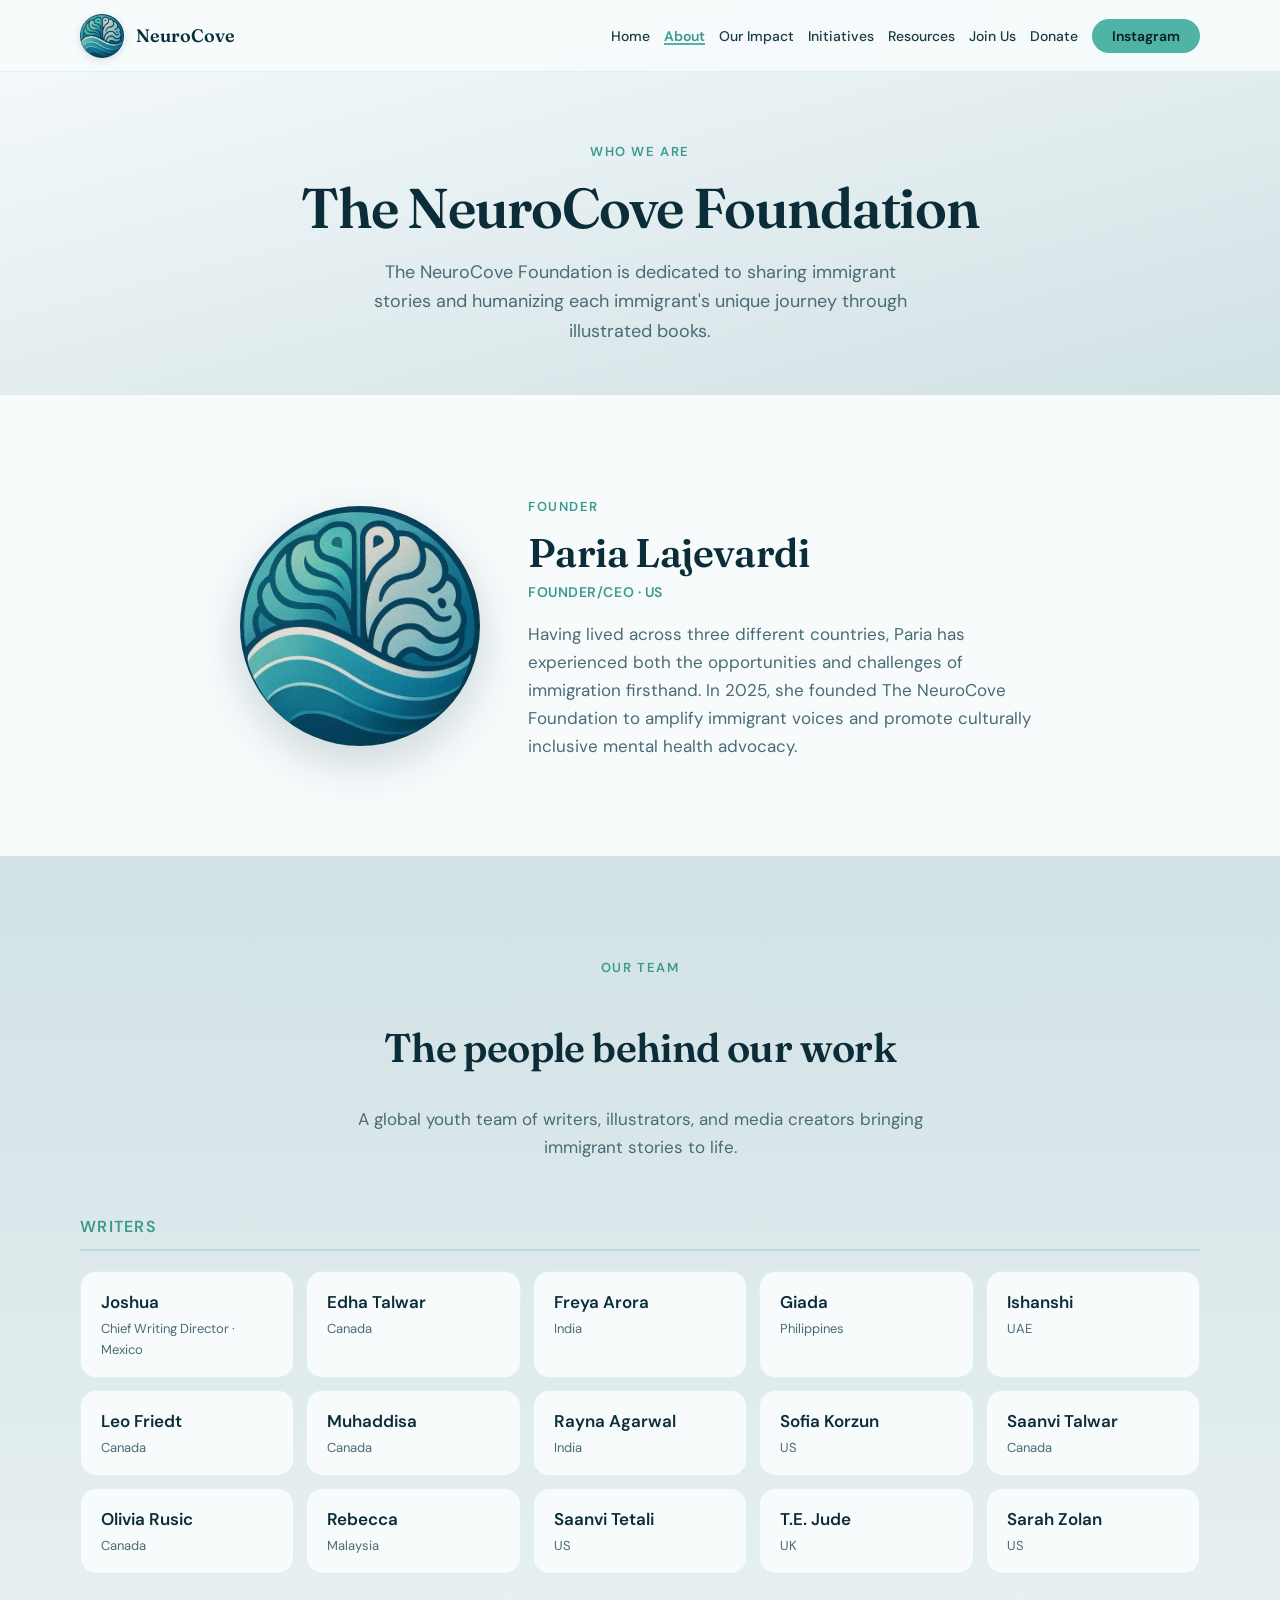
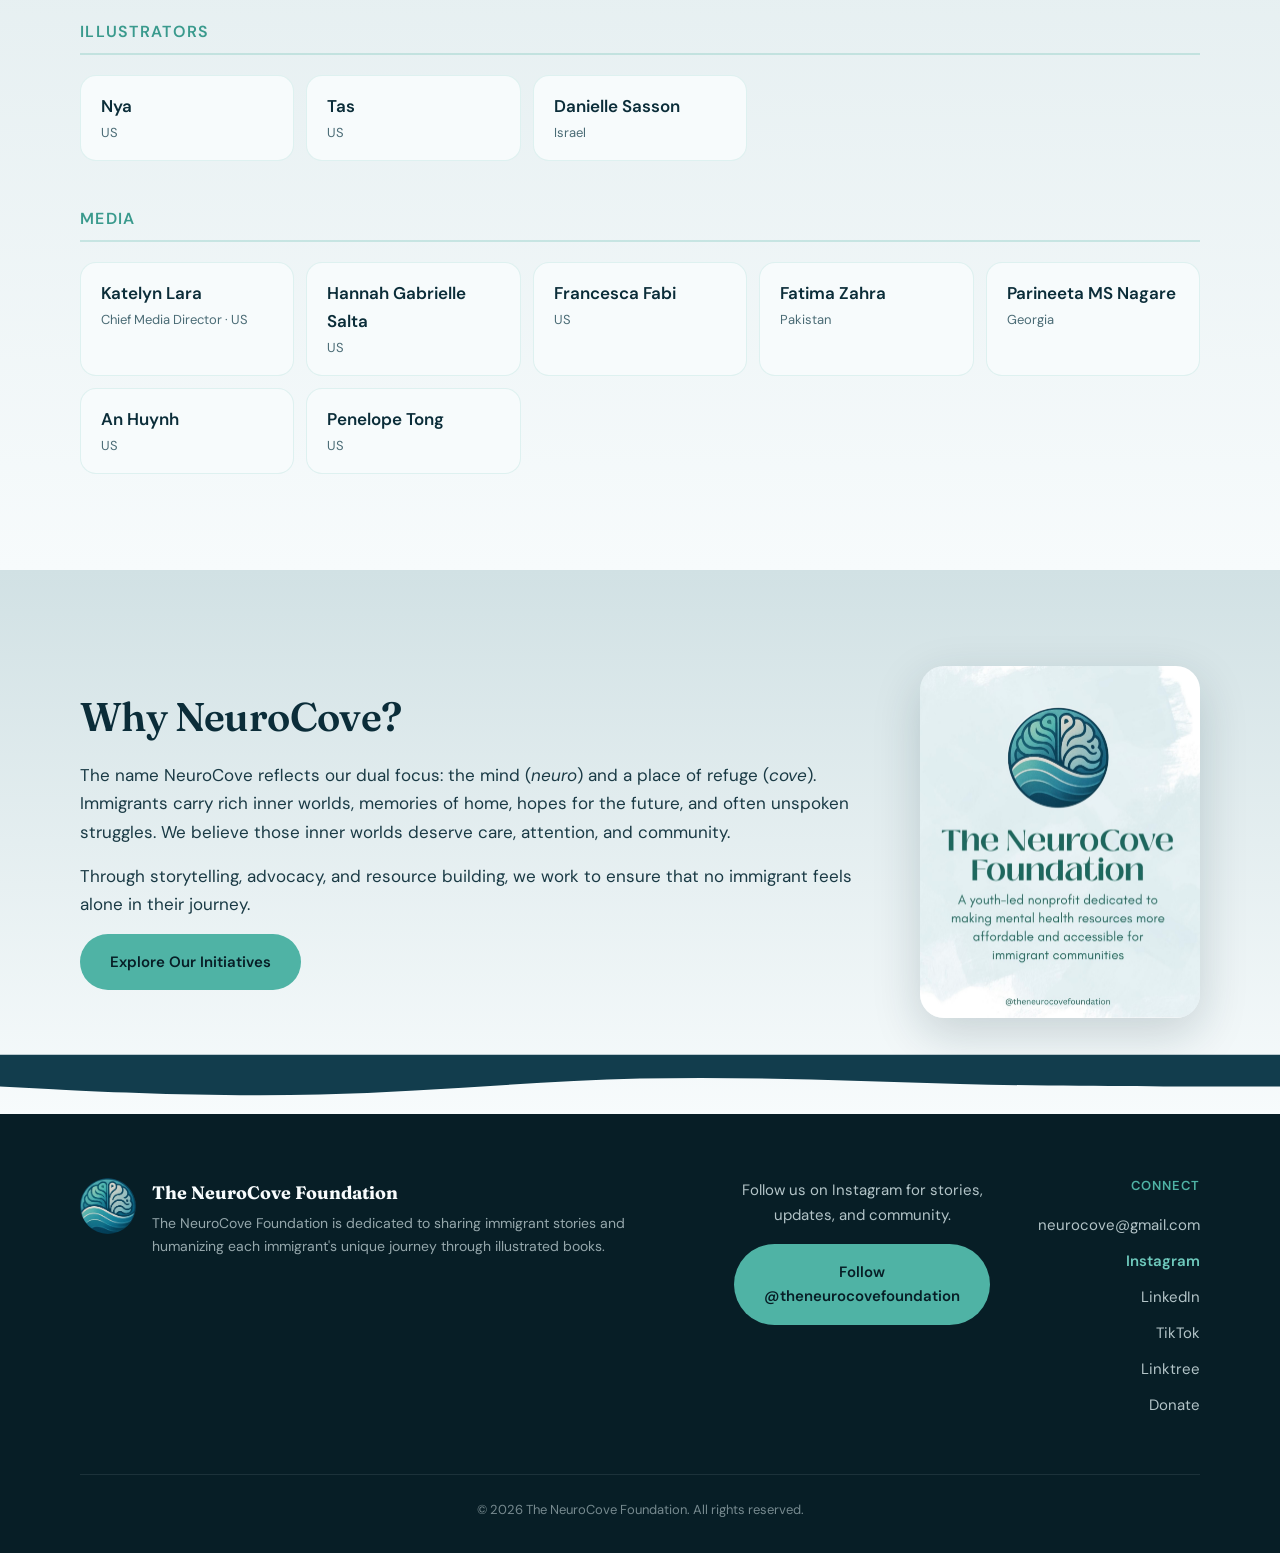
==== about.html @ bcf6eb48 "Updated Files" ====
<!DOCTYPE html>
<html lang="en">
<head>
  <meta charset="UTF-8">
  <meta name="viewport" content="width=device-width, initial-scale=1.0">
  <meta name="description" content="Meet the founder and team behind The NeuroCove Foundation, a youth-led organization amplifying immigrant voices worldwide.">
  <title>About | The NeuroCove Foundation</title>
  <link rel="icon" href="Media/logo.jpg" type="image/jpeg">
  <link rel="preconnect" href="https://fonts.googleapis.com">
  <link rel="preconnect" href="https://fonts.gstatic.com" crossorigin>
  <link href="https://fonts.googleapis.com/css2?family=DM+Sans:ital,opsz,wght@0,9..40,400;0,9..40,500;0,9..40,600;0,9..40,700;1,9..40,400&family=Fraunces:opsz,wght@9..144,500;9..144,600;9..144,700&display=swap" rel="stylesheet">
  <link rel="stylesheet" href="css/styles.css">
</head>
<body>
  <a class="skip-link" href="#main">Skip to content</a>

  <header class="site-header">
    <nav class="nav container" aria-label="Main navigation">
      <a class="nav-brand" href="index.html">
        <img src="Media/logo.jpg" alt="NeuroCove Foundation logo" width="44" height="44">
        <span>NeuroCove</span>
      </a>
      <button class="nav-toggle" type="button" aria-expanded="false" aria-controls="nav-menu" aria-label="Open menu">
        <span></span>
        <span></span>
        <span></span>
      </button>
      <ul class="nav-menu" id="nav-menu">
        <li><a href="index.html">Home</a></li>
        <li><a href="about.html" class="is-active" aria-current="page">About</a></li>
        <li><a href="impact.html">Our Impact</a></li>
        <li><a href="initiatives.html">Initiatives</a></li>
        <li><a href="resources.html">Resources</a></li>
        <li><a href="https://linktr.ee/neurocove" target="_blank" rel="noopener noreferrer">Join Us</a></li>
        <li><a href="https://hcb.hackclub.com/donations/start/neurocove" target="_blank" rel="noopener noreferrer">Donate</a></li>
        <li><a class="nav-cta" href="https://www.instagram.com/theneurocovefoundation/" target="_blank" rel="noopener noreferrer">Instagram</a></li>
      </ul>
    </nav>
  </header>

  <main id="main">
    <section class="page-hero">
      <div class="container">
        <p class="eyebrow">Who We Are</p>
        <h1>The NeuroCove Foundation</h1>
        <p class="page-hero-lead">The NeuroCove Foundation is dedicated to sharing immigrant stories and humanizing each immigrant's unique journey through illustrated books.</p>
      </div>
    </section>

    <section class="section founder-section">
      <div class="container founder-inner">
        <div class="founder-visual">
          <img src="Media/logo.jpg" alt="NeuroCove Foundation logo with a stylized brain and ocean waves" width="240" height="240">
        </div>
        <div class="founder-content">
          <p class="eyebrow">Founder</p>
          <h2>Paria Lajevardi</h2>
          <p class="founder-role">Founder/CEO &middot; US</p>
          <p>Having lived across three different countries, Paria has experienced both the opportunities and challenges of immigration firsthand. In 2025, she founded The NeuroCove Foundation to amplify immigrant voices and promote culturally inclusive mental health advocacy.</p>
        </div>
      </div>
    </section>

    <section class="section team-section">
      <div class="container">
        <div class="section-header">
          <p class="eyebrow">Our Team</p>
          <h2>The people behind our work</h2>
          <p class="section-sub">A global youth team of writers, illustrators, and media creators bringing immigrant stories to life.</p>
        </div>

        <div class="team-group">
          <h3 class="team-group-title">Writers</h3>
          <ul class="team-grid">
            <li class="team-member"><span class="team-name">Joshua</span><span class="team-location">Chief Writing Director &middot; Mexico</span></li>
            <li class="team-member"><span class="team-name">Edha Talwar</span><span class="team-location">Canada</span></li>
            <li class="team-member"><span class="team-name">Freya Arora</span><span class="team-location">India</span></li>
            <li class="team-member"><span class="team-name">Giada</span><span class="team-location">Philippines</span></li>
            <li class="team-member"><span class="team-name">Ishanshi</span><span class="team-location">UAE</span></li>
            <li class="team-member"><span class="team-name">Leo Friedt</span><span class="team-location">Canada</span></li>
            <li class="team-member"><span class="team-name">Muhaddisa</span><span class="team-location">Canada</span></li>
            <li class="team-member"><span class="team-name">Rayna Agarwal</span><span class="team-location">India</span></li>
            <li class="team-member"><span class="team-name">Sofia Korzun</span><span class="team-location">US</span></li>
            <li class="team-member"><span class="team-name">Saanvi Talwar</span><span class="team-location">Canada</span></li>
            <li class="team-member"><span class="team-name">Olivia Rusic</span><span class="team-location">Canada</span></li>
            <li class="team-member"><span class="team-name">Rebecca</span><span class="team-location">Malaysia</span></li>
            <li class="team-member"><span class="team-name">Saanvi Tetali</span><span class="team-location">US</span></li>
            <li class="team-member"><span class="team-name">T.E. Jude</span><span class="team-location">UK</span></li>
            <li class="team-member"><span class="team-name">Sarah Zolan</span><span class="team-location">US</span></li>
          </ul>
        </div>

        <div class="team-group">
          <h3 class="team-group-title">Illustrators</h3>
          <ul class="team-grid">
            <li class="team-member"><span class="team-name">Nya</span><span class="team-location">US</span></li>
            <li class="team-member"><span class="team-name">Tas</span><span class="team-location">US</span></li>
            <li class="team-member"><span class="team-name">Danielle Sasson</span><span class="team-location">Israel</span></li>
          </ul>
        </div>

        <div class="team-group">
          <h3 class="team-group-title">Media</h3>
          <ul class="team-grid">
            <li class="team-member"><span class="team-name">Katelyn Lara</span><span class="team-location">Chief Media Director &middot; US</span></li>
            <li class="team-member"><span class="team-name">Hannah Gabrielle Salta</span><span class="team-location">US</span></li>
            <li class="team-member"><span class="team-name">Francesca Fabi</span><span class="team-location">US</span></li>
            <li class="team-member"><span class="team-name">Fatima Zahra</span><span class="team-location">Pakistan</span></li>
            <li class="team-member"><span class="team-name">Parineeta MS Nagare</span><span class="team-location">Georgia</span></li>
            <li class="team-member"><span class="team-name">An Huynh</span><span class="team-location">US</span></li>
            <li class="team-member"><span class="team-name">Penelope Tong</span><span class="team-location">US</span></li>
          </ul>
        </div>
      </div>
    </section>

    <section class="section about-extra">
      <div class="container about-extra-inner">
        <div class="about-extra-text">
          <h2>Why NeuroCove?</h2>
          <p>
            The name NeuroCove reflects our dual focus: the mind (<em>neuro</em>) and a place of refuge (<em>cove</em>). Immigrants carry rich inner worlds, memories of home, hopes for the future, and often unspoken struggles. We believe those inner worlds deserve care, attention, and community.
          </p>
          <p>
            Through storytelling, advocacy, and resource building, we work to ensure that no immigrant feels alone in their journey.
          </p>
          <a class="btn btn-primary" href="initiatives.html">Explore Our Initiatives</a>
        </div>
        <div class="about-extra-visual">
          <img src="Media/IMG_4200.jpg" alt="NeuroCove Foundation team at a community event, August 2025" width="320" height="320" loading="lazy">
        </div>
      </div>
    </section>
  </main>

  <footer class="site-footer">
    <div class="footer-waves" aria-hidden="true">
      <svg viewBox="0 0 1440 120" preserveAspectRatio="none">
        <path fill="var(--navy-light)" d="M0,64L60,69.3C120,75,240,85,360,80C480,75,600,53,720,48C840,43,960,53,1080,58.7C1200,64,1320,64,1380,64L1440,64L1440,0L1380,0C1320,0,1200,0,1080,0C960,0,840,0,720,0C600,0,480,0,360,0C240,0,120,0,60,0L0,0Z"></path>
      </svg>
    </div>
    <div class="container footer-content">
      <div class="footer-brand">
        <img src="Media/logo.jpg" alt="NeuroCove Foundation logo" width="56" height="56">
        <div>
          <strong>The NeuroCove Foundation</strong>
          <p>The NeuroCove Foundation is dedicated to sharing immigrant stories and humanizing each immigrant's unique journey through illustrated books.</p>
        </div>
      </div>
      <div class="footer-instagram">
        <p>Follow us on Instagram for stories, updates, and community.</p>
        <a class="btn btn-instagram" href="https://www.instagram.com/theneurocovefoundation/" target="_blank" rel="noopener noreferrer">Follow @theneurocovefoundation</a>
      </div>
      <div class="footer-links">
        <h4>Connect</h4>
        <ul>
          <li><a href="mailto:neurocove@gmail.com">neurocove@gmail.com</a></li>
          <li><a class="footer-link-instagram" href="https://www.instagram.com/theneurocovefoundation/" target="_blank" rel="noopener noreferrer">Instagram</a></li>
          <li><a href="https://www.linkedin.com/company/the-neurocove-foundation/" target="_blank" rel="noopener noreferrer">LinkedIn</a></li>
          <li><a href="https://www.tiktok.com/@theneurocovefoundation?_r=1&_t=ZP-97dBEdnZQJ4" target="_blank" rel="noopener noreferrer">TikTok</a></li>
          <li><a href="https://linktr.ee/neurocove" target="_blank" rel="noopener noreferrer">Linktree</a></li>
          <li><a href="https://hcb.hackclub.com/donations/start/neurocove" target="_blank" rel="noopener noreferrer">Donate</a></li>
        </ul>
      </div>
    </div>
    <div class="footer-bottom container">
      <p>&copy; <span id="year"></span> The NeuroCove Foundation. All rights reserved.</p>
    </div>
  </footer>

  <script src="js/main.js"></script>
</body>
</html>
---- css/styles.css ----
/* NeuroCove Foundation — brand colors from logo */
:root {
  --navy: #0b2d39;
  --navy-light: #123d4d;
  --navy-dark: #071e26;
  --teal: #4fb3a5;
  --teal-light: #6ec9bc;
  --teal-dark: #3a9a8d;
  --blue: #2a7a9b;
  --blue-light: #3d96b8;
  --cream: #d1e1e4;
  --cream-dark: #b8cdd2;
  --white: #f7fbfc;
  --text: #1a3a45;
  --text-muted: #4a6b75;
  --shadow: 0 8px 32px rgba(11, 45, 57, 0.12);
  --shadow-lg: 0 16px 48px rgba(11, 45, 57, 0.18);
  --radius: 16px;
  --radius-lg: 24px;
  --font-body: "DM Sans", system-ui, sans-serif;
  --font-display: "Fraunces", Georgia, serif;
  --header-height: 72px;
}

*,
*::before,
*::after {
  box-sizing: border-box;
}

html {
  scroll-behavior: smooth;
}

body {
  display: flex;
  flex-direction: column;
  min-height: 100vh;
  margin: 0;
  font-family: var(--font-body);
  font-size: 1.0625rem;
  line-height: 1.65;
  color: var(--text);
  background: var(--white);
  -webkit-font-smoothing: antialiased;
}

main {
  flex: 1;
}

img {
  max-width: 100%;
  height: auto;
  display: block;
}

a {
  color: var(--teal-dark);
  text-decoration-thickness: 1px;
  text-underline-offset: 3px;
}

a:hover {
  color: var(--teal);
}

h1, h2, h3, h4 {
  font-family: var(--font-display);
  font-weight: 600;
  line-height: 1.2;
  color: var(--navy);
}

h1 {
  font-size: clamp(2.25rem, 5vw, 3.5rem);
  letter-spacing: -0.02em;
}

h2 {
  font-size: clamp(1.75rem, 3.5vw, 2.5rem);
  letter-spacing: -0.015em;
}

h3 {
  font-size: 1.25rem;
}

p {
  margin: 0 0 1rem;
}

ul {
  margin: 0;
  padding: 0;
  list-style: none;
}

.container {
  width: min(1120px, calc(100% - 2.5rem));
  margin-inline: auto;
}

.skip-link {
  position: absolute;
  top: -100%;
  left: 1rem;
  z-index: 200;
  padding: 0.75rem 1.25rem;
  background: var(--teal);
  color: var(--navy-dark);
  font-weight: 600;
  border-radius: 0 0 var(--radius) var(--radius);
  text-decoration: none;
}

.skip-link:focus {
  top: 0;
}

.eyebrow {
  display: inline-block;
  margin: 0 0 0.75rem;
  font-size: 0.8125rem;
  font-weight: 600;
  letter-spacing: 0.12em;
  text-transform: uppercase;
  color: var(--teal-dark);
}

/* Header */
.site-header {
  position: fixed;
  top: 0;
  left: 0;
  right: 0;
  z-index: 100;
  height: var(--header-height);
  background: rgba(247, 251, 252, 0.92);
  backdrop-filter: blur(12px);
  border-bottom: 1px solid rgba(79, 179, 165, 0.15);
}

.site-header .nav {
  position: relative;
}

.nav {
  display: flex;
  align-items: center;
  justify-content: space-between;
  height: 100%;
}

.nav-brand {
  display: flex;
  align-items: center;
  gap: 0.75rem;
  text-decoration: none;
  color: var(--navy);
  font-family: var(--font-display);
  font-weight: 600;
  font-size: 1.125rem;
}

.nav-brand img {
  border-radius: 50%;
  box-shadow: 0 2px 8px rgba(11, 45, 57, 0.15);
}

.nav-menu {
  display: flex;
  align-items: center;
  gap: 0.875rem;
}

.nav-menu a {
  text-decoration: none;
  font-size: 0.875rem;
  font-weight: 500;
  color: var(--text);
  white-space: nowrap;
  transition: color 0.2s;
}

.nav-menu a:hover {
  color: var(--teal-dark);
}

.nav-menu a.is-active:not(.nav-cta) {
  color: var(--teal-dark);
  font-weight: 600;
  box-shadow: inset 0 -2px 0 var(--teal);
}

.nav-cta {
  padding: 0.5rem 1.25rem !important;
  background: var(--teal);
  color: var(--navy-dark) !important;
  border-radius: 999px;
  font-weight: 600 !important;
  transition: background 0.2s, transform 0.2s !important;
}

.nav-cta:hover {
  background: var(--teal-light);
  transform: translateY(-1px);
}

.nav-toggle {
  display: none;
  flex-direction: column;
  justify-content: center;
  gap: 5px;
  width: 40px;
  height: 40px;
  padding: 0;
  border: none;
  background: transparent;
  cursor: pointer;
}

.nav-toggle span {
  display: block;
  width: 22px;
  height: 2px;
  margin-inline: auto;
  background: var(--navy);
  border-radius: 2px;
  transition: transform 0.25s, opacity 0.25s;
}

.nav-toggle[aria-expanded="true"] span:nth-child(1) {
  transform: translateY(7px) rotate(45deg);
}

.nav-toggle[aria-expanded="true"] span:nth-child(2) {
  opacity: 0;
}

.nav-toggle[aria-expanded="true"] span:nth-child(3) {
  transform: translateY(-7px) rotate(-45deg);
}

/* Buttons */
.btn {
  display: inline-flex;
  align-items: center;
  justify-content: center;
  padding: 0.875rem 1.75rem;
  font-family: var(--font-body);
  font-size: 0.9375rem;
  font-weight: 600;
  text-decoration: none;
  border-radius: 999px;
  border: 2px solid transparent;
  cursor: pointer;
  transition: background 0.2s, color 0.2s, border-color 0.2s, transform 0.2s;
}

.btn:hover {
  transform: translateY(-2px);
}

.btn-primary {
  background: var(--teal);
  color: var(--navy-dark);
}

.btn-primary:hover {
  background: var(--teal-light);
  color: var(--navy-dark);
}

.btn-secondary {
  background: transparent;
  color: var(--navy);
  border-color: var(--cream-dark);
}

.btn-secondary:hover {
  border-color: var(--teal);
  color: var(--teal-dark);
}

.btn-instagram {
  background: var(--teal);
  color: var(--navy-dark);
}

.btn-instagram:hover {
  background: var(--teal-light);
  color: var(--navy-dark);
}

.btn-lg {
  padding: 1rem 2rem;
  font-size: 1rem;
}

/* Hero */
.hero {
  position: relative;
  min-height: clamp(560px, 88vh, 820px);
  padding-top: calc(var(--header-height) + 2.5rem);
  padding-bottom: 4rem;
  background: linear-gradient(165deg, var(--white) 0%, var(--cream) 55%, rgba(79, 179, 165, 0.2) 100%);
  overflow: hidden;
}

.hero-bg {
  position: absolute;
  inset: 0;
  pointer-events: none;
}

.hero-waves {
  position: absolute;
  bottom: 0;
  left: 0;
  width: 100%;
  height: 35%;
  opacity: 0.45;
}

.hero-content {
  position: relative;
  display: grid;
  grid-template-columns: 1fr 1fr;
  gap: 3rem;
  align-items: center;
  min-height: calc(88vh - var(--header-height) - 4rem);
}

.hero-lead {
  font-size: 1.125rem;
  color: var(--text-muted);
  max-width: 34rem;
}

.hero-actions {
  display: flex;
  flex-wrap: wrap;
  gap: 1rem;
  margin-top: 2rem;
}

.hero-logo {
  display: flex;
  justify-content: center;
  align-items: center;
}

.hero-logo img {
  width: min(320px, 80%);
  aspect-ratio: 1;
  object-fit: cover;
  object-position: center;
  border-radius: 50%;
  box-shadow:
    0 0 0 6px rgba(255, 255, 255, 0.85),
    var(--shadow-lg);
  animation: float 6s ease-in-out infinite;
}

@keyframes float {
  0%, 100% { transform: translateY(0); }
  50% { transform: translateY(-12px); }
}

/* Sections */
.section {
  padding: 6rem 0;
}

.section--home {
  padding: 4.5rem 0;
}

.section--home .section-header {
  margin-bottom: 2.5rem;
}

.section-header {
  text-align: center;
  max-width: 640px;
  margin: 0 auto 3.5rem;
}

.section-header-light .eyebrow,
.section-header-light h2,
.section-header-light .section-sub {
  color: var(--cream);
}

.section-header-light h2 {
  color: var(--white);
}

.section-sub {
  color: var(--text-muted);
  font-size: 1.0625rem;
}

/* About */
.about {
  background: var(--white);
}

.about-grid {
  display: grid;
  grid-template-columns: repeat(3, 1fr);
  gap: 1.5rem;
}

.about-card {
  padding: 2rem;
  background: var(--white);
  border: 1px solid rgba(79, 179, 165, 0.2);
  border-radius: var(--radius-lg);
}

.about-icon {
  width: 48px;
  height: 48px;
  margin-bottom: 1.25rem;
  color: var(--teal);
}

.about-icon svg {
  width: 100%;
  height: 100%;
}

.about-card h3 {
  margin: 0 0 0.75rem;
}

.about-card p {
  margin: 0;
  color: var(--text-muted);
  font-size: 0.975rem;
}

/* Mission */
.mission {
  background: linear-gradient(180deg, var(--cream) 0%, var(--white) 100%);
}

.mission-inner {
  display: grid;
  grid-template-columns: auto 1fr;
  gap: 4rem;
  align-items: center;
}

.mission-ring {
  width: min(280px, 70vw);
  aspect-ratio: 1;
  border-radius: 50%;
  padding: 12px;
  background: linear-gradient(135deg, var(--teal), var(--blue));
  box-shadow: var(--shadow-lg);
}

.mission-ring img {
  width: 100%;
  height: 100%;
  object-fit: cover;
  border-radius: 50%;
}

.mission-text h2 {
  margin: 0 0 1.25rem;
}

.mission-list {
  margin-top: 1.5rem;
}

.mission-list li {
  position: relative;
  padding-left: 1.75rem;
  margin-bottom: 0.75rem;
  color: var(--text-muted);
}

.mission-list li::before {
  content: "";
  position: absolute;
  left: 0;
  top: 0.55em;
  width: 8px;
  height: 8px;
  border-radius: 50%;
  background: var(--teal);
}

/* Get Involved — see page content styles below */

/* Stories */
.stories {
  background: var(--white);
}

.stories-inner {
  display: grid;
  grid-template-columns: 1fr 1fr;
  gap: 4rem;
  align-items: center;
}

.stories-text h2 {
  margin: 0 0 1rem;
}

.stories-text p {
  color: var(--text-muted);
  margin-bottom: 2rem;
}

.stories-preview {
  display: flex;
  flex-direction: column;
  gap: 1.5rem;
}

.story-card {
  padding: 2rem;
  background: linear-gradient(135deg, var(--cream) 0%, rgba(79, 179, 165, 0.15) 100%);
  border-radius: var(--radius-lg);
  border-left: 4px solid var(--teal);
}

.story-card-offset {
  margin-left: 2rem;
}

.story-quote {
  font-family: var(--font-display);
  font-size: 3rem;
  line-height: 1;
  color: var(--teal);
  opacity: 0.5;
  margin-bottom: 0.5rem;
}

.story-card p {
  margin: 0;
  font-size: 1.0625rem;
  font-style: italic;
  color: var(--navy);
}

/* Footer */
.site-footer {
  position: relative;
  background: var(--navy-dark);
  color: var(--cream);
  padding-top: 4rem;
}

.footer-waves {
  position: absolute;
  top: 0;
  left: 0;
  width: 100%;
  height: 60px;
  transform: translateY(-99%);
}

.footer-waves svg {
  width: 100%;
  height: 100%;
  display: block;
}

.footer-content {
  display: flex;
  justify-content: space-between;
  gap: 3rem;
  padding-bottom: 3rem;
  border-bottom: 1px solid rgba(209, 225, 228, 0.1);
}

.footer-brand {
  display: flex;
  gap: 1rem;
  align-items: flex-start;
}

.footer-brand img {
  border-radius: 50%;
  flex-shrink: 0;
}

.footer-brand strong {
  display: block;
  font-family: var(--font-display);
  font-size: 1.125rem;
  color: var(--white);
  margin-bottom: 0.25rem;
}

.footer-brand p {
  margin: 0;
  font-size: 0.875rem;
  opacity: 0.7;
}

.footer-instagram {
  flex: 1;
  max-width: 360px;
  text-align: center;
}

.footer-instagram p {
  margin: 0 0 1rem;
  font-size: 0.9375rem;
  opacity: 0.85;
}

.footer-links {
  text-align: right;
}

.footer-links h4 {
  margin: 0 0 1rem;
  font-family: var(--font-body);
  font-size: 0.8125rem;
  font-weight: 600;
  letter-spacing: 0.08em;
  text-transform: uppercase;
  color: var(--teal);
}

.footer-links a {
  color: var(--cream);
  text-decoration: none;
  font-size: 0.9375rem;
  opacity: 0.85;
  transition: opacity 0.2s, color 0.2s;
}

.footer-links a:hover {
  opacity: 1;
  color: var(--teal-light);
}

.footer-links li {
  margin-bottom: 0.5rem;
}

.footer-link-instagram {
  font-weight: 600;
  color: var(--teal-light) !important;
  opacity: 1 !important;
}

.instagram-promo {
  background: linear-gradient(160deg, var(--navy) 0%, var(--navy-light) 60%, var(--blue) 100%);
  color: var(--cream);
}

.instagram-promo--home {
  padding-block: 3.5rem;
}

.instagram-promo--home .instagram-promo-inner {
  gap: 2.5rem;
}

.instagram-promo--home h2 {
  font-size: clamp(1.5rem, 3vw, 2rem);
}

.instagram-promo--home p {
  max-width: 36rem;
}

.instagram-promo-inner {
  display: flex;
  align-items: center;
  justify-content: space-between;
  gap: 2rem;
}

.instagram-promo-content {
  flex: 1;
  min-width: 0;
}

.instagram-preview {
  display: grid;
  grid-template-columns: repeat(6, 72px);
  gap: 0.5rem;
  margin-top: 1.25rem;
}

.instagram-preview img {
  width: 72px;
  height: 72px;
  border-radius: calc(var(--radius) * 0.75);
  object-fit: cover;
  object-position: center;
  border: 2px solid rgba(255, 255, 255, 0.2);
}

.instagram-promo .eyebrow {
  color: var(--teal-light);
}

.instagram-promo h2 {
  color: var(--white);
  margin: 0 0 0.75rem;
}

.instagram-promo p {
  margin: 0;
  max-width: 480px;
  opacity: 0.9;
}

.cove-stories {
  background: var(--white);
}

.cove-stories-inner {
  text-align: center;
  max-width: 1100px;
  margin-inline: auto;
}

.cove-stories-inner h2 {
  margin: 0 0 0.75rem;
}

.cove-stories-lead {
  margin: 0 0 1rem;
  font-size: 1.125rem;
  color: var(--text-muted);
}

.cove-stories-caption {
  margin: 0 0 3rem;
  max-width: 42rem;
  margin-inline: auto;
  color: var(--text-muted);
  line-height: 1.6;
}

.cove-stories-collage {
  position: relative;
  display: grid;
  grid-template-columns: repeat(12, 1fr);
  gap: 1.5rem 2rem;
  text-align: left;
  margin-bottom: 2.5rem;
  padding: 1rem 0 2rem;
}

.collage-wave-bg {
  position: absolute;
  inset: 0;
  overflow: hidden;
  pointer-events: none;
  z-index: 0;
}

.collage-wave-bg svg {
  width: 100%;
  height: 100%;
}

.collage-piece {
  position: relative;
  z-index: 1;
  max-width: 26rem;
}

.collage-piece--top-right {
  grid-column: 7 / 13;
  grid-row: 1;
  justify-self: end;
  transform: rotate(0.6deg);
}

.collage-piece--top-left {
  grid-column: 1 / 7;
  grid-row: 2;
  justify-self: start;
  margin-top: -1.5rem;
  transform: rotate(-0.8deg);
}

.collage-piece--center-right {
  grid-column: 6 / 13;
  grid-row: 3;
  justify-self: end;
  margin-top: -0.5rem;
  transform: rotate(0.4deg);
}

.collage-piece--center-left {
  grid-column: 1 / 7;
  grid-row: 4;
  justify-self: start;
  margin-top: -1rem;
  transform: rotate(-0.5deg);
}

.collage-piece--bottom-right {
  grid-column: 7 / 13;
  grid-row: 5;
  justify-self: end;
  margin-top: -0.75rem;
  transform: rotate(0.7deg);
}

.collage-piece--bottom-left {
  grid-column: 1 / 6;
  grid-row: 6;
  justify-self: start;
  margin-top: -1.25rem;
  transform: rotate(-0.6deg);
}

.collage-identity {
  position: relative;
  margin-bottom: 0.5rem;
}

.collage-index {
  display: block;
  font-family: var(--font-display);
  font-size: clamp(2.5rem, 5vw, 3.75rem);
  font-weight: 700;
  line-height: 1;
  color: var(--teal);
  opacity: 0.16;
  margin-bottom: 0.15rem;
}

.collage-name {
  margin: 0 0 0.3rem;
  font-family: var(--font-display);
  font-size: clamp(1.25rem, 2.2vw, 1.6rem);
  color: var(--navy);
}

.collage-location {
  margin: 0;
  font-size: 0.75rem;
  font-weight: 600;
  letter-spacing: 0.06em;
  text-transform: uppercase;
  color: var(--teal-dark);
}

.collage-quote {
  position: relative;
  margin: 0;
  padding: 0 0 0 1.25rem;
  border: none;
  border-left: 2px solid rgba(79, 179, 165, 0.45);
}

.collage-quote-mark {
  position: absolute;
  top: -0.2em;
  left: -0.1rem;
  font-family: var(--font-display);
  font-size: 3.25rem;
  line-height: 1;
  color: var(--teal);
  opacity: 0.3;
  pointer-events: none;
}

.collage-quote p {
  margin: 0;
  font-size: clamp(0.9375rem, 1.6vw, 1.0625rem);
  line-height: 1.65;
  font-style: italic;
  color: var(--text-muted);
}

.cove-stories-actions {
  display: flex;
  flex-wrap: wrap;
  gap: 0.75rem;
  justify-content: center;
}

/* Get Involved page content */
.get-involved {
  background: linear-gradient(180deg, var(--navy) 0%, var(--navy-light) 40%, var(--blue) 100%);
  color: var(--cream);
  padding-bottom: 5rem;
}

.page-hero-dark + .get-involved {
  padding-top: 0;
}

.hiring-hero-band {
  position: relative;
  padding: 4rem 0 5rem;
  background: linear-gradient(135deg, rgba(79, 179, 165, 0.18) 0%, rgba(42, 122, 155, 0.25) 100%);
  text-align: center;
}

.hiring-hero-waves {
  position: absolute;
  left: 0;
  width: 100%;
  height: 80px;
  line-height: 0;
  pointer-events: none;
}

.hiring-hero-waves svg {
  display: block;
  width: 100%;
  height: 100%;
}

.hiring-hero-waves--top {
  top: 0;
  transform: translateY(-99%);
}

.hiring-hero-waves--bottom {
  bottom: 0;
  transform: translateY(99%);
}

.hiring-hero-inner {
  max-width: 720px;
  margin-inline: auto;
}

.hiring-hero-inner h2 {
  margin: 0 0 0.75rem;
  color: var(--white);
  font-size: clamp(1.75rem, 4vw, 2.75rem);
}

.hiring-lead {
  margin: 0 0 2rem;
  opacity: 0.9;
  line-height: 1.6;
  font-size: 1.125rem;
}

.hiring-requirements {
  margin-bottom: 2rem;
  padding: 0;
  border: none;
  text-align: left;
  max-width: 32rem;
  margin-inline: auto;
}

.hiring-requirements h3 {
  margin: 0 0 0.75rem;
  font-family: var(--font-body);
  font-size: 0.8125rem;
  font-weight: 600;
  letter-spacing: 0.08em;
  text-transform: uppercase;
  color: var(--teal-light);
}

.hiring-requirements ul {
  margin: 0;
  padding-left: 1.35rem;
  list-style: disc;
}

.hiring-requirements li {
  margin-bottom: 0.65rem;
  line-height: 1.55;
  padding-left: 0.25rem;
}

.hiring-requirements li::marker {
  color: var(--teal);
}

.hiring-requirements li:last-child {
  margin-bottom: 0;
}

.hiring-contact-label {
  margin: 0 0 0.5rem;
  font-weight: 600;
  color: var(--white);
}

.hiring-emails {
  margin: 0;
  display: flex;
  flex-direction: column;
  gap: 0.35rem;
  font-size: 1.0625rem;
}

.hiring-emails a {
  color: var(--teal-light);
  text-decoration: none;
  font-weight: 600;
}

.hiring-emails a:hover {
  text-decoration: underline;
}

.hiring-cc {
  font-size: 0.9375rem;
  opacity: 0.85;
}

.involve-actions-wrap {
  padding-top: 5rem;
  max-width: 680px;
}

.involve-actions-heading {
  margin: 0 0 1.5rem;
  font-family: var(--font-display);
  font-size: 1.5rem;
  font-weight: 600;
  color: var(--white);
  text-align: left;
}

.involve-bullet-list {
  margin: 0;
  padding: 0;
  list-style: none;
}

.involve-bullet-item {
  position: relative;
  padding: 1.25rem 0 1.25rem 1.5rem;
  border-bottom: 1px solid rgba(209, 225, 228, 0.12);
}

.involve-bullet-item:first-child {
  border-top: 1px solid rgba(209, 225, 228, 0.12);
}

.involve-bullet-item::before {
  content: "";
  position: absolute;
  left: 0;
  top: 1.65rem;
  width: 7px;
  height: 7px;
  border-radius: 50%;
  background: var(--teal);
}

.involve-bullet-item h3 {
  margin: 0 0 0.4rem;
  color: var(--white);
  font-size: 1.125rem;
  font-family: var(--font-body);
  font-weight: 600;
}

.involve-bullet-item > p {
  margin: 0 0 0.65rem;
  font-size: 0.9375rem;
  line-height: 1.6;
  opacity: 0.88;
}

.involve-bullet-links {
  margin: 0;
  padding-left: 1.25rem;
  list-style: disc;
}

.involve-bullet-links li {
  margin-bottom: 0.35rem;
  line-height: 1.5;
}

.involve-bullet-links li:last-child {
  margin-bottom: 0;
}

.involve-bullet-links li::marker {
  color: var(--teal-light);
}

.involve-bullet-links a {
  font-weight: 600;
  font-size: 0.9375rem;
  color: var(--teal-light);
  text-decoration: none;
}

.involve-bullet-links a:hover {
  text-decoration: underline;
  color: var(--white);
}

.involve-link-accent {
  color: var(--cream);
}

.involve-link-accent:hover {
  color: var(--teal-light);
}

.get-involved .eyebrow {
  color: var(--teal-light);
}

.footer-bottom {
  padding: 1.5rem 0 2rem;
}

.footer-bottom p {
  margin: 0;
  font-size: 0.8125rem;
  opacity: 0.55;
  text-align: center;
}

/* Inner page hero */
.page-hero {
  padding: calc(var(--header-height) + 4rem) 0 3rem;
  background: linear-gradient(165deg, var(--white) 0%, var(--cream) 100%);
  text-align: center;
}

.page-hero-dark {
  background: linear-gradient(160deg, var(--navy) 0%, var(--navy-light) 60%, var(--blue) 100%);
}

.page-hero-dark .eyebrow {
  color: var(--teal-light);
}

.page-hero-dark h1 {
  color: var(--white);
}

.page-hero-dark .page-hero-lead {
  color: var(--cream);
  opacity: 0.9;
}

.page-hero h1 {
  margin: 0 0 1rem;
  max-width: 720px;
  margin-inline: auto;
}

.page-hero-lead {
  margin: 0 auto;
  max-width: 560px;
  font-size: 1.125rem;
  color: var(--text-muted);
}

/* About extra section */
.about-extra {
  background: linear-gradient(180deg, var(--cream) 0%, var(--white) 100%);
}

.about-extra-inner {
  display: grid;
  grid-template-columns: 1fr auto;
  gap: 4rem;
  align-items: center;
}

.about-extra-text h2 {
  margin: 0 0 1.25rem;
}

.about-extra-visual img {
  width: min(280px, 70vw);
  border-radius: 50%;
  box-shadow: var(--shadow-lg);
}

.stories-content {
  max-width: 640px;
  margin-inline: auto;
  text-align: center;
}

.stories-content h2 {
  margin: 0 0 1rem;
}

.stories-content p {
  color: var(--text-muted);
}

.stories-actions {
  display: flex;
  flex-wrap: wrap;
  justify-content: center;
  gap: 0.75rem;
  margin-top: 2rem;
}

/* Home mission statement */
.mission-statement {
  background: linear-gradient(180deg, var(--cream) 0%, var(--white) 100%);
  text-align: center;
}

.mission-statement-inner {
  max-width: 800px;
  margin-inline: auto;
}

.mission-statement-inner::before {
  content: "";
  display: block;
  width: 3rem;
  height: 3px;
  margin: 0 auto 1.5rem;
  background: linear-gradient(90deg, var(--teal), var(--blue));
  border-radius: 2px;
}

.mission-statement-quote {
  margin: 0 0 1.5rem;
  padding: 0;
  border: none;
}

.mission-statement-quote p {
  margin: 0;
  font-family: var(--font-display);
  font-size: clamp(2rem, 5vw, 3.25rem);
  font-weight: 600;
  line-height: 1.15;
  letter-spacing: -0.02em;
  color: var(--navy);
}

.mission-statement-sub {
  margin: 0;
  font-size: clamp(1rem, 2vw, 1.2rem);
  line-height: 1.7;
  color: var(--text-muted);
  max-width: 540px;
  margin-inline: auto;
}

/* Scroll reveal (homepage) */
.reveal {
  opacity: 0;
  transform: translateY(1.25rem);
  transition: opacity 0.55s ease, transform 0.55s ease;
}

.reveal.is-visible {
  opacity: 1;
  transform: translateY(0);
}

/* Timeline */
.timeline-section {
  background: linear-gradient(180deg, var(--white) 0%, rgba(209, 225, 228, 0.45) 45%, var(--white) 100%);
}

.timeline-layout {
  display: grid;
  gap: clamp(2rem, 4vw, 3.5rem);
  align-items: start;
}

.timeline-header {
  margin: 0 0 0;
  max-width: none;
  text-align: left;
}

.timeline-header .section-sub {
  max-width: 36rem;
}

.timeline-content {
  min-width: 0;
}

.timeline {
  position: relative;
  max-width: none;
  margin: 0;
  padding-left: 1.75rem;
  list-style: none;
}

.timeline::before {
  content: "";
  position: absolute;
  left: 0;
  top: 0.5rem;
  bottom: 0.5rem;
  width: 2px;
  background: linear-gradient(180deg, var(--teal), var(--teal-dark));
  border-radius: 2px;
}

.timeline-item {
  position: relative;
  padding: 0 0 1.75rem 1.5rem;
}

.timeline-item:last-child {
  padding-bottom: 0;
}

.timeline-item::before {
  content: "";
  position: absolute;
  left: -1.75rem;
  top: 0.45rem;
  width: 12px;
  height: 12px;
  margin-left: -5px;
  background: var(--teal);
  border: 2px solid var(--cream);
  border-radius: 50%;
  box-shadow: 0 0 0 2px var(--teal);
}

.timeline-date {
  display: block;
  margin-bottom: 0.25rem;
  font-family: var(--font-display);
  font-size: 0.9375rem;
  font-weight: 600;
  letter-spacing: 0.02em;
  text-transform: none;
  color: var(--navy);
}

.timeline-headline {
  margin: 0;
  font-family: var(--font-display);
  font-size: clamp(1rem, 1.6vw, 1.125rem);
  font-weight: 500;
  line-height: 1.45;
  color: var(--text);
}

.timeline-item p {
  margin: 0;
  color: var(--text-muted);
  font-size: 0.9375rem;
  line-height: 1.5;
}

/* Homepage split timeline layout */
.timeline-visual {
  margin: 0;
  min-width: 0;
}

.timeline-visual-frame {
  display: grid;
  place-items: center;
  width: 100%;
  max-width: min(68vh, 640px);
  margin-inline: auto;
  padding: clamp(0.75rem, 2vw, 1.25rem);
  background: linear-gradient(145deg, var(--cream) 0%, var(--white) 100%);
  border-radius: var(--radius-lg);
  border: 1px solid rgba(79, 179, 165, 0.18);
  box-shadow: var(--shadow-lg);
  overflow: hidden;
}

.timeline-visual-frame img {
  display: block;
  width: min(100%, 420px);
  height: auto;
  max-height: min(56vh, 480px);
  object-fit: contain;
  object-position: center;
  border-radius: calc(var(--radius-lg) - 0.65rem);
}

.timeline-visual-caption {
  margin-top: 0.875rem;
  font-size: 0.875rem;
  font-style: italic;
  text-align: center;
  color: var(--text-muted);
}

@media (min-width: 768px) {
  .timeline-layout {
    grid-template-columns: minmax(0, 1.35fr) minmax(0, 1fr);
    gap: clamp(2.5rem, 5vw, 4rem);
    align-items: center;
  }

  .timeline--split {
    margin-top: 2rem;
  }
}

@media (max-width: 767px) {
  .timeline-layout {
    grid-template-areas:
      "visual"
      "content";
  }

  .timeline-visual {
    grid-area: visual;
  }

  .timeline-content {
    grid-area: content;
  }

  .timeline-header {
    text-align: center;
  }

  .timeline-header .section-sub {
    margin-inline: auto;
  }

  .timeline--split {
    margin-top: 1.5rem;
  }
}

@media (min-width: 1024px) {
  .timeline-layout {
    grid-template-columns: minmax(0, 58%) minmax(0, 42%);
  }
}

/* Media collage (homepage community gallery) — curated bento grid */
.media-section {
  background: linear-gradient(180deg, var(--white) 0%, var(--cream) 100%);
}

.media-collage {
  display: grid;
  grid-template-columns: repeat(12, 1fr);
  gap: clamp(0.625rem, 1.4vw, 1rem);
  max-width: 1100px;
  margin: 0 auto;
  padding: 0.25rem 0 2rem;
}

.media-collage-piece {
  --tilt: 0deg;
  --img-pos: center;
  --img-scale: 1;
  position: relative;
  margin: 0;
  min-height: 0;
  overflow: hidden;
  padding: 0;
  font-size: 0;
  line-height: 0;
  border-radius: var(--radius);
  border: 2px solid rgba(255, 255, 255, 0.92);
  outline: 1px solid rgba(79, 179, 165, 0.16);
  box-shadow: 0 6px 24px rgba(11, 45, 57, 0.1);
  background: var(--cream);
  transform: rotate(var(--tilt));
  transition: transform 0.35s ease, box-shadow 0.35s ease;
}

.media-collage-piece img {
  position: absolute;
  inset: 0;
  display: block;
  width: 100%;
  height: 100%;
  max-width: none;
  object-fit: cover;
  object-position: var(--img-pos);
  transform: scale(var(--img-scale));
  transition: transform 0.35s ease;
}

.media-collage-piece:hover {
  z-index: 2;
  box-shadow: 0 14px 40px rgba(11, 45, 57, 0.18);
  transform: rotate(var(--tilt)) scale(1.01);
}

.media-collage-piece:hover img {
  transform: scale(calc(var(--img-scale) * 1.03));
}

/* Row 1–2: hero pair — portrait team photos */
.media-collage-piece--1 {
  --tilt: -1deg;
  --img-pos: center 28%;
  grid-column: 1 / 7;
  grid-row: 1 / 3;
  aspect-ratio: 3 / 4;
}

.media-collage-piece--2 {
  --tilt: 0.75deg;
  --img-pos: center 22%;
  grid-column: 7 / 13;
  grid-row: 1 / 3;
  aspect-ratio: 3 / 4;
}

/* Row 3: events & storytelling */
.media-collage-piece--3 {
  --img-pos: center 58%;
  grid-column: 1 / 4;
  grid-row: 3;
  aspect-ratio: 4 / 3;
}

.media-collage-piece--4 {
  --img-pos: center 30%;
  grid-column: 4 / 7;
  grid-row: 3;
  aspect-ratio: 4 / 3;
}

.media-collage-piece--5 {
  --img-pos: center 32%;
  grid-column: 7 / 10;
  grid-row: 3;
  aspect-ratio: 4 / 3;
}

.media-collage-piece--6 {
  --img-pos: center 40%;
  grid-column: 10 / 13;
  grid-row: 3;
  aspect-ratio: 4 / 3;
}

/* Row 4: community programs */
.media-collage-piece--7 {
  --img-pos: center 35%;
  grid-column: 1 / 4;
  grid-row: 4;
  aspect-ratio: 4 / 3;
}

.media-collage-piece--8 {
  --img-pos: center 42%;
  grid-column: 4 / 7;
  grid-row: 4;
  aspect-ratio: 4 / 3;
}

.media-collage-piece--9 {
  --img-pos: center 38%;
  grid-column: 7 / 10;
  grid-row: 4;
  aspect-ratio: 4 / 3;
}

.media-collage-piece--10 {
  --img-pos: center 38%;
  grid-column: 10 / 13;
  grid-row: 4;
  aspect-ratio: 4 / 3;
}

/* Row 5–6: team + advocacy secondary features */
.media-collage-piece--11 {
  --img-pos: center 40%;
  grid-column: 1 / 5;
  grid-row: 5 / 7;
  aspect-ratio: 5 / 4;
}

.media-collage-piece--12 {
  --tilt: -0.75deg;
  --img-pos: center 35%;
  grid-column: 5 / 9;
  grid-row: 5 / 7;
  aspect-ratio: 5 / 4;
}

.media-collage-piece--13 {
  --img-pos: center 30%;
  grid-column: 9 / 11;
  grid-row: 5 / 7;
  aspect-ratio: 1;
}

.media-collage-piece--14 {
  --img-pos: center 38%;
  grid-column: 11 / 13;
  grid-row: 5 / 7;
  aspect-ratio: 1;
}

/* Row 7: advocacy graphics + illustrated collage */
.media-collage-piece--15 {
  --img-pos: center;
  grid-column: 1 / 5;
  grid-row: 7;
  aspect-ratio: 5 / 4;
}

.media-collage-piece--16 {
  --img-pos: center;
  grid-column: 5 / 9;
  grid-row: 7;
  aspect-ratio: 5 / 4;
}

.media-collage-piece--17 {
  --img-pos: center 18%;
  grid-column: 9 / 13;
  grid-row: 7;
  aspect-ratio: 4 / 5;
}

/* Row 8: event photography */
.media-collage-piece--18 {
  --img-pos: center 24%;
  grid-column: 1 / 4;
  grid-row: 8;
  aspect-ratio: 4 / 3;
}

.media-collage-piece--19 {
  --img-pos: center 38%;
  grid-column: 4 / 7;
  grid-row: 8;
  aspect-ratio: 4 / 3;
}

.media-collage-piece--20 {
  --img-pos: center 22%;
  grid-column: 7 / 10;
  grid-row: 8;
  aspect-ratio: 4 / 3;
}

.media-collage-piece--21 {
  --img-pos: center 28%;
  grid-column: 10 / 13;
  grid-row: 8;
  aspect-ratio: 4 / 3;
}

/* Row 9: closing community moments */
.media-collage-piece--22 {
  --img-pos: 78% 82%;
  grid-column: 1 / 5;
  grid-row: 9;
  aspect-ratio: 4 / 3;
}

.media-collage-piece--23 {
  --tilt: 1deg;
  --img-pos: center 35%;
  grid-column: 5 / 9;
  grid-row: 9;
  aspect-ratio: 16 / 10;
}

.media-collage-piece--24 {
  --img-pos: center 18%;
  grid-column: 9 / 13;
  grid-row: 9;
  aspect-ratio: 4 / 3;
}

@media (max-width: 900px) {
  .media-collage {
    grid-template-columns: repeat(6, 1fr);
    gap: 0.75rem;
    padding-bottom: 0.5rem;
  }

  .media-collage-piece {
    grid-row: auto !important;
    transform: rotate(var(--tilt));
  }

  .media-collage-piece--1,
  .media-collage-piece--2 {
    grid-column: span 3;
    aspect-ratio: 3 / 4;
  }

  .media-collage-piece--11,
  .media-collage-piece--12 {
    grid-column: span 3;
    aspect-ratio: 5 / 4;
  }

  .media-collage-piece--15,
  .media-collage-piece--16 {
    grid-column: span 2;
    aspect-ratio: 5 / 4;
  }

  .media-collage-piece--17 {
    grid-column: span 2;
    aspect-ratio: 4 / 5;
  }

  .media-collage-piece--22,
  .media-collage-piece--23,
  .media-collage-piece--24 {
    grid-column: span 2;
    aspect-ratio: 4 / 3;
  }

  .media-collage-piece--7,
  .media-collage-piece--4,
  .media-collage-piece--13 {
    grid-column: span 2;
    aspect-ratio: 3 / 4;
  }

  .media-collage-piece--3,
  .media-collage-piece--5,
  .media-collage-piece--6,
  .media-collage-piece--8,
  .media-collage-piece--9,
  .media-collage-piece--10,
  .media-collage-piece--14,
  .media-collage-piece--18,
  .media-collage-piece--19,
  .media-collage-piece--20,
  .media-collage-piece--21 {
    grid-column: span 2;
    aspect-ratio: 1;
  }

  .media-collage-piece--18 { --img-pos: center 22%; }
  .media-collage-piece--19 { --img-pos: center 32%; }
  .media-collage-piece--20 { --img-pos: center 18%; }
  .media-collage-piece--24 { --img-pos: center 15%; }
}

@media (max-width: 600px) {
  .media-collage {
    grid-template-columns: repeat(2, 1fr);
    gap: 0.625rem;
  }

  .media-collage-piece--1,
  .media-collage-piece--2,
  .media-collage-piece--11,
  .media-collage-piece--12,
  .media-collage-piece--23 {
    grid-column: span 2;
    aspect-ratio: 3 / 4;
  }

  .media-collage-piece--7,
  .media-collage-piece--4,
  .media-collage-piece--13 {
    grid-column: span 2;
    aspect-ratio: 3 / 4;
  }

  .media-collage-piece--15,
  .media-collage-piece--16,
  .media-collage-piece--17 {
    grid-column: span 2;
    aspect-ratio: 4 / 5;
  }

  .media-collage-piece--22,
  .media-collage-piece--24 {
    grid-column: span 1;
    aspect-ratio: 1;
  }

  .media-collage-piece--22 {
    --img-pos: 75% 80%;
  }

  .media-collage-piece--18 { --img-pos: center 20%; }
  .media-collage-piece--19 { --img-pos: center 30%; }
  .media-collage-piece--20 { --img-pos: center 16%; }
  .media-collage-piece--24 { --img-pos: center 14%; }

  .media-collage-piece--3,
  .media-collage-piece--5,
  .media-collage-piece--6,
  .media-collage-piece--8,
  .media-collage-piece--9,
  .media-collage-piece--10,
  .media-collage-piece--14,
  .media-collage-piece--18,
  .media-collage-piece--19,
  .media-collage-piece--20,
  .media-collage-piece--21 {
    grid-column: span 1;
    aspect-ratio: 1;
    --tilt: 0deg;
  }
}

/* Legacy media grid (other pages) */
.media-grid {
  display: grid;
  grid-template-columns: repeat(auto-fill, minmax(min(100%, 220px), 1fr));
  gap: 1rem;
}

.media-grid-item {
  margin: 0;
  overflow: hidden;
  border-radius: var(--radius);
  aspect-ratio: 1;
  box-shadow: var(--shadow);
  background: var(--cream);
}

.media-grid-item img {
  display: block;
  width: 100%;
  height: 100%;
  object-fit: cover;
  object-position: center;
  transition: transform 0.3s ease;
}

.media-grid-item:hover img {
  transform: scale(1.03);
}

.media-grid-item--featured {
  grid-column: span 2;
  grid-row: span 2;
  aspect-ratio: auto;
  min-height: 280px;
}

@media (min-width: 768px) {
  .media-grid {
    grid-template-columns: repeat(auto-fill, minmax(200px, 1fr));
  }
}

@media (min-width: 1024px) {
  .media-grid {
    grid-template-columns: repeat(5, 1fr);
  }

  .media-grid-item--featured {
    grid-column: span 2;
    grid-row: span 2;
  }
}

/* Stats */
.stats-section {
  background: linear-gradient(160deg, var(--navy) 0%, var(--navy-light) 60%, var(--blue) 100%);
  padding: 4rem 0;
}

.stats-section--home {
  padding: 3rem 0;
}

.stats-home-link {
  margin: 1.75rem 0 0;
  text-align: center;
  font-size: 0.9375rem;
  font-weight: 600;
}

.stats-home-link a {
  color: var(--teal-light);
  text-decoration: none;
}

.stats-home-link a:hover,
.stats-home-link a:focus-visible {
  color: var(--white);
  text-decoration: underline;
  text-underline-offset: 3px;
}

.stats-grid {
  display: grid;
  grid-template-columns: repeat(5, 1fr);
  gap: 1rem;
}

.stat-card {
  display: flex;
  flex-direction: column;
  align-items: center;
  text-align: center;
  padding: 1.75rem 1rem;
  background: rgba(247, 251, 252, 0.08);
  border: 1px solid rgba(209, 225, 228, 0.15);
  border-radius: var(--radius-lg);
}

.stat-number {
  font-family: var(--font-display);
  font-size: clamp(2rem, 4vw, 2.75rem);
  font-weight: 700;
  color: var(--teal-light);
  line-height: 1.1;
}

.stat-label {
  margin-top: 0.5rem;
  font-size: 0.875rem;
  color: var(--cream);
  opacity: 0.9;
}

/* Quotes */
.quotes-section {
  background: var(--white);
}

.quotes-grid {
  display: grid;
  grid-template-columns: repeat(3, 1fr);
  gap: 1.5rem;
}

.quote-block {
  margin: 0;
  padding: 2rem;
  background: linear-gradient(135deg, var(--cream) 0%, rgba(79, 179, 165, 0.12) 100%);
  border-radius: var(--radius-lg);
  border-left: 4px solid var(--teal);
}

.quote-block p {
  margin: 0 0 1rem;
  font-family: var(--font-display);
  font-size: 1.0625rem;
  font-style: italic;
  color: var(--navy);
  line-height: 1.55;
}

.quote-block footer {
  font-size: 0.875rem;
  font-weight: 600;
  color: var(--teal-dark);
}

/* Partners */
.partners-section {
  background: linear-gradient(180deg, var(--cream) 0%, var(--white) 100%);
}

.partners-grid {
  display: grid;
  grid-template-columns: repeat(auto-fill, minmax(220px, 1fr));
  gap: 1.25rem;
  margin: 0 auto 2rem;
}

.partner-card {
  list-style: none;
}

.partner-card-link {
  display: flex;
  flex-direction: column;
  align-items: center;
  gap: 0.875rem;
  height: 100%;
  padding: 1.25rem 1rem;
  background: var(--white);
  border: 1px solid rgba(11, 45, 57, 0.08);
  border-radius: var(--radius);
  box-shadow: var(--shadow);
  text-decoration: none;
  color: inherit;
  transition: border-color 0.25s ease, box-shadow 0.25s ease, transform 0.25s ease;
}

a.partner-card-link:hover,
a.partner-card-link:focus-visible {
  border-color: rgba(79, 179, 165, 0.45);
  box-shadow: var(--shadow-lg);
  transform: translateY(-2px);
  color: inherit;
}

.partner-card-visual {
  display: flex;
  align-items: center;
  justify-content: center;
  width: 100%;
  min-height: 5rem;
  padding: 0.5rem;
}

.partner-card-visual img {
  max-width: 100%;
  max-height: 4.5rem;
  width: auto;
  height: auto;
  object-fit: contain;
  filter: grayscale(100%) opacity(0.72);
  transition: filter 0.3s ease;
}

.partner-card:hover .partner-card-visual img,
.partner-card:focus-within .partner-card-visual img {
  filter: grayscale(0%) opacity(1);
}

.partner-card-wordmark {
  min-height: 5rem;
  padding: 0.75rem 1rem;
  background: linear-gradient(145deg, var(--white) 0%, var(--cream) 100%);
  border: 1px dashed rgba(79, 179, 165, 0.35);
  border-radius: calc(var(--radius) - 4px);
  transition: border-color 0.25s ease, background 0.25s ease;
}

.partner-wordmark-text {
  font-family: var(--font-display);
  font-size: 0.9375rem;
  font-weight: 600;
  line-height: 1.3;
  text-align: center;
  color: var(--navy);
}

.partner-card--placeholder:hover .partner-card-wordmark,
.partner-card--placeholder:focus-within .partner-card-wordmark {
  border-color: var(--teal);
  background: var(--white);
}

.partner-card-name {
  font-size: 0.8125rem;
  font-weight: 600;
  line-height: 1.35;
  text-align: center;
  color: var(--text-muted);
}

a.partner-card-link:hover .partner-card-name,
a.partner-card-link:focus-visible .partner-card-name {
  color: var(--navy);
}

/* Compact partner strip (homepage) */
.partners-strip {
  background: var(--navy);
  color: var(--cream);
  padding-block: 1.75rem;
}

.partners-strip-inner {
  display: flex;
  flex-direction: column;
  align-items: center;
  gap: 1rem;
  text-align: center;
}

.partners-strip .eyebrow {
  color: var(--teal-light);
}

.partners-strip-logos {
  display: flex;
  flex-wrap: wrap;
  align-items: center;
  justify-content: center;
  gap: 1.5rem 2rem;
  width: 100%;
}

.partners-strip-logos a,
.partners-strip-logos span {
  display: flex;
  align-items: center;
  justify-content: center;
  min-width: 7rem;
  max-width: 10rem;
  text-decoration: none;
}

.partners-strip-logos img {
  max-height: 2.25rem;
  width: auto;
  object-fit: contain;
  filter: grayscale(100%) brightness(1.4) opacity(0.8);
  transition: filter 0.3s ease;
}

.partners-strip-logos a:hover img,
.partners-strip-logos a:focus-visible img {
  filter: grayscale(0%) brightness(1) opacity(1);
}

.partners-strip-wordmark {
  font-family: var(--font-display);
  font-size: 0.75rem;
  font-weight: 600;
  line-height: 1.25;
  color: rgba(209, 225, 228, 0.85);
  text-align: center;
}

.partners-strip-link {
  font-size: 0.875rem;
  font-weight: 600;
  color: var(--teal-light);
  text-decoration: none;
}

.partners-strip-link:hover,
.partners-strip-link:focus-visible {
  color: var(--white);
}

.partners-cta {
  text-align: center;
  margin: 0;
  color: var(--text-muted);
}

.partners-cta a {
  font-weight: 600;
}

/* Founder */
.founder-section {
  background: var(--white);
}

.founder-inner {
  display: grid;
  grid-template-columns: auto 1fr;
  gap: 3rem;
  align-items: center;
  max-width: 800px;
  margin-inline: auto;
}

.founder-visual img {
  width: min(240px, 60vw);
  border-radius: 50%;
  box-shadow: var(--shadow-lg);
}

.founder-content h2 {
  margin: 0 0 0.25rem;
}

.founder-role {
  margin: 0 0 1rem;
  font-size: 0.875rem;
  font-weight: 600;
  letter-spacing: 0.04em;
  text-transform: uppercase;
  color: var(--teal-dark);
}

.founder-content p:last-child {
  margin-bottom: 0;
  color: var(--text-muted);
}

/* Team lists */
.team-section {
  background: linear-gradient(180deg, var(--cream) 0%, var(--white) 100%);
}

.team-group {
  margin-bottom: 3rem;
}

.team-group:last-child {
  margin-bottom: 0;
}

.team-group-title {
  margin: 0 0 1.25rem;
  padding-bottom: 0.75rem;
  border-bottom: 2px solid rgba(79, 179, 165, 0.25);
  font-family: var(--font-body);
  font-size: 1rem;
  font-weight: 600;
  letter-spacing: 0.08em;
  text-transform: uppercase;
  color: var(--teal-dark);
}

.team-grid {
  display: grid;
  grid-template-columns: repeat(auto-fill, minmax(200px, 1fr));
  gap: 0.75rem;
}

.team-member {
  display: flex;
  flex-direction: column;
  gap: 0.15rem;
  padding: 1rem 1.25rem;
  background: var(--white);
  border: 1px solid rgba(79, 179, 165, 0.15);
  border-radius: var(--radius);
}

.team-name {
  font-weight: 600;
  color: var(--navy);
}

.team-location {
  font-size: 0.8125rem;
  color: var(--text-muted);
}

/* Initiatives */
.initiative-block {
  background: var(--white);
}

.initiative-block-alt {
  background: linear-gradient(180deg, var(--cream) 0%, var(--white) 100%);
}

.initiative-inner {
  display: grid;
  grid-template-columns: 1fr auto;
  gap: 3rem;
  align-items: center;
}

.initiative-inner-reverse {
  direction: rtl;
}

.initiative-inner-reverse > * {
  direction: ltr;
}

.initiative-content h2 {
  margin: 0 0 1rem;
}

.initiative-content p {
  color: var(--text-muted);
}

.initiative-content p:last-of-type {
  margin-bottom: 1.5rem;
}

.initiative-actions {
  display: flex;
  flex-wrap: wrap;
  gap: 0.75rem;
}

.initiative-visual img {
  width: min(480px, 40vw);
  max-height: min(520px, 55vh);
  aspect-ratio: 4 / 5;
  object-fit: contain;
  object-position: center top;
  border-radius: var(--radius-lg);
  box-shadow: var(--shadow-lg);
  background: linear-gradient(180deg, var(--white) 0%, var(--cream) 100%);
}

#care-package-drives .initiative-visual img {
  object-fit: cover;
  object-position: center 42%;
}

.initiative-visual-placeholder img {
  width: min(280px, 50vw);
  border-radius: 50%;
}

.about-extra-visual img {
  border-radius: var(--radius-lg);
  object-fit: cover;
}

/* Join Us page */
.join-linktree-cta {
  margin-top: 1.5rem;
}

.page-hero-dark .join-linktree-cta {
  display: inline-flex;
}

/* Responsive */
@media (max-width: 900px) {
  .hero-content,
  .mission-inner,
  .stories-inner {
    grid-template-columns: 1fr;
    text-align: center;
  }

  .hero-logo {
    order: -1;
  }

  .hero-logo img {
    width: min(220px, 60vw);
    box-shadow:
      0 0 0 4px rgba(255, 255, 255, 0.85),
      var(--shadow-lg);
  }

  .hero-actions {
    justify-content: center;
  }

  .hero-lead {
    margin-inline: auto;
  }

  .about-grid {
    grid-template-columns: 1fr;
  }

  .mission-visual {
    display: flex;
    justify-content: center;
  }

  .mission-list {
    text-align: left;
    max-width: 400px;
    margin-inline: auto;
  }

  .stories-preview {
    max-width: 400px;
    margin-inline: auto;
  }

  .story-card-offset {
    margin-left: 0;
  }

  .footer-content {
    flex-direction: column;
    align-items: center;
    text-align: center;
  }

  .footer-brand {
    flex-direction: column;
    align-items: center;
  }

  .footer-instagram {
    max-width: none;
  }

  .footer-links {
    text-align: center;
  }

  .instagram-promo-inner {
    flex-direction: column;
    text-align: center;
  }

  .instagram-preview {
    justify-content: center;
    grid-template-columns: repeat(3, 72px);
    margin-inline: auto;
  }

  .about-extra-inner {
    grid-template-columns: 1fr;
    text-align: center;
  }

  .about-extra-visual {
    display: flex;
    justify-content: center;
  }

  .cove-stories-collage {
    display: flex;
    flex-direction: column;
    gap: 2.5rem;
    padding: 0.5rem 0 1rem;
  }

  .collage-piece,
  .collage-piece--top-right,
  .collage-piece--top-left,
  .collage-piece--center-right,
  .collage-piece--center-left,
  .collage-piece--bottom-right,
  .collage-piece--bottom-left {
    grid-column: auto;
    grid-row: auto;
    max-width: none;
    margin-top: 0;
    justify-self: stretch;
    transform: none;
  }

  .collage-wave-bg {
    display: none;
  }

  .collage-quote {
    padding-left: 1rem;
  }

  .collage-quote-mark {
    font-size: 2.5rem;
  }

  .involve-bullet-item {
    padding: 1rem 0 1rem 1.35rem;
  }

  .involve-bullet-item::before {
    top: 1.4rem;
  }

  .hiring-hero-band {
    padding: 3rem 0 4rem;
  }

  .involve-actions-wrap {
    padding-top: 4rem;
  }

  .stats-grid {
    grid-template-columns: repeat(2, 1fr);
  }

  .quotes-grid {
    grid-template-columns: 1fr;
  }

  .partners-grid {
    grid-template-columns: repeat(2, 1fr);
    gap: 1rem;
  }

  .partner-card-link {
    padding: 1rem 0.75rem;
  }

  .partners-strip-logos {
    gap: 1rem 1.25rem;
  }

  .partners-strip-logos img {
    max-height: 1.75rem;
  }

  .media-grid {
    grid-template-columns: repeat(2, 1fr);
  }

  .media-grid-item--featured {
    grid-column: span 2;
    grid-row: span 1;
    min-height: 220px;
  }

  .founder-inner {
    grid-template-columns: 1fr;
    text-align: center;
  }

  .founder-visual {
    display: flex;
    justify-content: center;
  }

  .initiative-inner,
  .initiative-inner-reverse {
    grid-template-columns: 1fr;
    direction: ltr;
    text-align: center;
  }

  .initiative-visual {
    display: flex;
    justify-content: center;
  }

  .initiative-visual img {
    width: min(360px, 90vw);
    max-height: none;
    aspect-ratio: 4 / 5;
  }

  .initiative-actions {
    justify-content: center;
  }

}

@media (max-width: 600px) {
  .stats-grid {
    grid-template-columns: 1fr;
  }

  .media-grid {
    grid-template-columns: 1fr;
  }

  .media-grid-item--featured {
    grid-column: span 1;
  }
}

@media (max-width: 960px) {
  .nav-toggle {
    display: flex;
  }

  .nav-menu {
    position: fixed;
    top: var(--header-height);
    left: 0;
    right: 0;
    flex-direction: column;
    gap: 0;
    padding: 1rem 0 1.5rem;
    background: rgba(247, 251, 252, 0.98);
    backdrop-filter: blur(12px);
    border-bottom: 1px solid rgba(79, 179, 165, 0.15);
    transform: translateY(-120%);
    opacity: 0;
    visibility: hidden;
    transition: transform 0.3s, opacity 0.3s, visibility 0.3s;
  }

  .nav-menu.is-open {
    transform: translateY(0);
    opacity: 1;
    visibility: visible;
  }

  .nav-menu li {
    width: 100%;
    text-align: center;
  }

  .nav-menu a {
    display: block;
    padding: 0.875rem 1.5rem;
  }

  .nav-cta {
    display: inline-block;
    margin-top: 0.5rem;
  }

  .section {
    padding: 4rem 0;
  }

  .hero {
    min-height: auto;
    padding-bottom: 4rem;
  }

  .hero-content {
    min-height: auto;
  }
}

/* Resources page */
.resources-hub {
  padding-top: 2rem;
  padding-bottom: 4rem;
  background: linear-gradient(180deg, var(--cream) 0%, var(--white) 100%);
}

.resources-layout {
  display: grid;
  grid-template-columns: minmax(240px, 280px) minmax(0, 1fr);
  gap: 2.5rem;
  align-items: start;
}

.resources-nav-col {
  position: sticky;
  top: calc(var(--header-height) + 1rem);
}

.resources-nav-col > .eyebrow {
  margin-bottom: 1rem;
}

.resources-nav {
  display: flex;
  flex-direction: column;
  gap: 0.5rem;
}

.resources-tab {
  display: flex;
  align-items: flex-start;
  gap: 0.75rem;
  width: 100%;
  padding: 0.75rem 1rem;
  background: var(--white);
  border: 1px solid rgba(79, 179, 165, 0.25);
  border-radius: var(--radius);
  font-family: var(--font-body);
  font-size: 0.875rem;
  font-weight: 500;
  line-height: 1.4;
  color: var(--navy);
  text-align: left;
  cursor: pointer;
  transition: background 0.2s, border-color 0.2s, box-shadow 0.2s;
}

.resources-tab:hover {
  background: rgba(79, 179, 165, 0.08);
  border-color: var(--teal);
}

.resources-tab.is-active,
.resources-tab[aria-selected="true"] {
  background: linear-gradient(135deg, rgba(79, 179, 165, 0.18) 0%, rgba(79, 179, 165, 0.06) 100%);
  border-color: var(--teal);
  box-shadow: var(--shadow);
}

.resources-tab:focus-visible {
  outline: 2px solid var(--teal);
  outline-offset: 2px;
}

.resources-tab-num {
  flex-shrink: 0;
  display: flex;
  align-items: center;
  justify-content: center;
  width: 1.5rem;
  height: 1.5rem;
  border-radius: 50%;
  background: rgba(79, 179, 165, 0.22);
  color: var(--navy);
  font-size: 0.75rem;
  font-weight: 600;
}

.resources-tab.is-active .resources-tab-num,
.resources-tab[aria-selected="true"] .resources-tab-num {
  background: var(--teal);
  color: var(--white);
}

.resources-tab-label {
  flex: 1;
}

.resources-nav-select-label {
  position: absolute;
  width: 1px;
  height: 1px;
  padding: 0;
  margin: -1px;
  overflow: hidden;
  clip: rect(0, 0, 0, 0);
  white-space: nowrap;
  border: 0;
}

.resources-nav-select {
  display: none;
  width: 100%;
  margin-bottom: 1rem;
  padding: 0.75rem 1rem;
  border: 1px solid rgba(79, 179, 165, 0.35);
  border-radius: var(--radius);
  background: var(--white);
  color: var(--navy);
  font-family: var(--font-body);
  font-size: 0.9375rem;
  font-weight: 500;
}

.resources-nav-select:focus-visible {
  outline: 2px solid var(--teal);
  outline-offset: 2px;
}

.resources-panels {
  min-width: 0;
}

.resource-panel {
  display: none;
}

.resource-panel.is-active {
  display: block;
  animation: resource-panel-in 0.35s ease;
}

.resource-panel-inner {
  padding: 2rem 2.25rem;
  background: var(--white);
  border: 1px solid rgba(79, 179, 165, 0.15);
  border-radius: var(--radius-lg);
  box-shadow: var(--shadow);
}

@keyframes resource-panel-in {
  from {
    opacity: 0;
    transform: translateY(10px);
  }

  to {
    opacity: 1;
    transform: translateY(0);
  }
}

@media (prefers-reduced-motion: reduce) {
  html {
    scroll-behavior: auto;
  }

  .hero-logo img {
    animation: none;
  }

  .reveal {
    opacity: 1;
    transform: none;
    transition: none;
  }

  .media-collage-piece {
    transition: none;
  }

  .media-collage-piece img {
    transition: none;
  }

  .media-collage-piece:hover {
    box-shadow: 0 8px 28px rgba(11, 45, 57, 0.12);
    transform: rotate(var(--tilt));
  }

  .media-collage-piece:hover img {
    transform: scale(var(--img-scale));
  }

  .resource-panel.is-active {
    animation: none;
  }

  .resources-tab {
    transition: none;
  }
}

.resource-content {
  max-width: 720px;
  margin-inline: auto;
}

.resource-content > .eyebrow {
  margin-bottom: 0.5rem;
}

.resource-content h2 {
  margin: 0 0 1.5rem;
}

.resource-content h3 {
  margin: 2rem 0 0.75rem;
  font-size: 1.25rem;
}

.resource-content p {
  color: var(--text-muted);
}

.resource-byline,
.resource-subtitle {
  margin: -0.75rem 0 1.5rem;
  font-size: 0.9375rem;
  color: var(--text-muted);
  font-style: italic;
}

.resource-callout {
  margin: 2rem 0;
  padding: 1.5rem 1.75rem;
  background: linear-gradient(135deg, var(--cream) 0%, rgba(79, 179, 165, 0.12) 100%);
  border-radius: var(--radius-lg);
  border-left: 4px solid var(--teal);
}

.resource-callout h3 {
  margin: 0 0 0.75rem;
  font-size: 1.125rem;
}

.resource-callout p,
.resource-callout li {
  margin: 0;
  color: var(--text);
}

.resource-callout ol,
.resource-callout ul {
  margin: 0;
  padding-left: 1.25rem;
}

.resource-callout li + li {
  margin-top: 0.75rem;
}

.resource-reference {
  margin-top: 1.5rem;
  font-size: 0.9375rem;
  color: var(--text-muted);
}

.resource-references {
  margin-top: 2rem;
  padding-top: 1.5rem;
  border-top: 1px solid rgba(79, 179, 165, 0.2);
}

.resource-references h3 {
  margin-top: 0;
}

.resource-references ul {
  margin: 0;
  padding-left: 1.25rem;
  color: var(--text-muted);
}

.resource-references li + li {
  margin-top: 0.5rem;
}

.resource-definitions {
  margin: 0 0 1.5rem;
}

.resource-definitions dt {
  font-weight: 600;
  color: var(--navy);
}

.resource-definitions dd {
  margin: 0 0 1rem;
  color: var(--text-muted);
}

.resource-stats-list {
  margin: 0 0 1.5rem;
  padding-left: 1.25rem;
  color: var(--text-muted);
}

.resource-stats-list li + li {
  margin-top: 0.5rem;
}

.resource-two-col {
  display: grid;
  grid-template-columns: 1fr 1fr;
  gap: 2rem;
  margin: 1.5rem 0;
}

.resource-two-col h3 {
  margin-top: 0;
}

.resource-two-col ul {
  margin: 0;
  padding-left: 1.25rem;
  color: var(--text-muted);
}

.resource-follow {
  margin-top: 2rem;
  padding-top: 1.5rem;
  border-top: 1px solid rgba(79, 179, 165, 0.2);
}

@media (max-width: 899px) {
  .resources-layout {
    grid-template-columns: 1fr;
    gap: 1.5rem;
  }

  .resources-nav-col {
    position: sticky;
    top: var(--header-height);
    z-index: 20;
    margin-inline: -1rem;
    padding: 0.75rem 1rem 0.5rem;
    background: linear-gradient(180deg, var(--cream) 0%, rgba(209, 225, 228, 0.95) 85%, transparent 100%);
  }

  .resources-nav-col > .eyebrow {
    margin-bottom: 0.75rem;
  }

  .resources-nav {
    flex-direction: row;
    flex-wrap: nowrap;
    gap: 0.5rem;
    overflow-x: auto;
    padding-bottom: 0.35rem;
    -webkit-overflow-scrolling: touch;
    scrollbar-width: thin;
    scrollbar-color: var(--teal) transparent;
  }

  .resources-tab {
    flex: 0 0 auto;
    width: auto;
    max-width: 16rem;
    padding: 0.625rem 0.875rem;
  }

  .resources-tab-num {
    display: none;
  }
}

@media (max-width: 479px) {
  .resources-nav {
    display: none;
  }

  .resources-nav-select {
    display: block;
  }

  .resource-panel-inner {
    padding: 1.5rem 1.25rem;
  }
}

@media (max-width: 640px) {
  .resource-two-col {
    grid-template-columns: 1fr;
    gap: 1.5rem;
  }
}

/* Resources: Immigrant Wellness Hub */
.resources-wellness-cta {
  padding-top: 0;
  padding-bottom: 0;
}

.resources-wellness-banner {
  padding: 2rem 2.25rem;
  background: linear-gradient(135deg, var(--navy) 0%, var(--navy-light) 55%, rgba(79, 179, 165, 0.35) 100%);
  border-radius: var(--radius-lg);
  color: var(--white);
  box-shadow: var(--shadow);
}

.resources-wellness-banner .eyebrow {
  color: rgba(255, 255, 255, 0.85);
}

.resources-wellness-banner h2 {
  color: var(--white);
  margin-bottom: 0.75rem;
  font-size: clamp(1.5rem, 3vw, 2rem);
}

.resources-wellness-banner p {
  color: rgba(255, 255, 255, 0.92);
  max-width: 52rem;
  margin-bottom: 1.5rem;
}

.resources-wellness-actions {
  display: flex;
  flex-wrap: wrap;
  gap: 0.75rem;
}

.resources-wellness-actions .btn-secondary {
  background: rgba(255, 255, 255, 0.12);
  border-color: rgba(255, 255, 255, 0.45);
  color: var(--white);
}

.resources-wellness-actions .btn-secondary:hover {
  background: rgba(255, 255, 255, 0.2);
  border-color: var(--white);
  color: var(--white);
}

@media (max-width: 640px) {
  .resources-wellness-banner {
    padding: 1.5rem 1.25rem;
  }

  .resources-wellness-actions {
    flex-direction: column;
    align-items: stretch;
  }

  .presentation-grid {
    grid-template-columns: 1fr;
  }

  .resources-wellness-actions .btn {
    width: 100%;
    justify-content: center;
  }
}

.resources-presentations {
  background: linear-gradient(180deg, rgba(209, 225, 228, 0.35) 0%, var(--cream) 100%);
}

.resources-presentations-header {
  max-width: 42rem;
  margin-bottom: 2rem;
}

.resources-presentations-header h2 {
  margin: 0 0 0.75rem;
}

.resources-presentations-header p {
  margin: 0;
  color: var(--text-muted);
}

.presentation-grid {
  list-style: none;
  margin: 0;
  padding: 0;
  display: grid;
  grid-template-columns: repeat(3, 1fr);
  gap: 1.25rem;
}

a.presentation-card {
  display: flex;
  flex-direction: column;
  height: 100%;
  padding: 1.5rem;
  background: var(--white);
  border: 1px solid rgba(79, 179, 165, 0.2);
  border-radius: var(--radius-lg);
  color: var(--text);
  text-decoration: none;
  box-shadow: var(--shadow);
  transition: border-color 0.2s ease, box-shadow 0.2s ease, transform 0.2s ease;
}

a.presentation-card:hover {
  border-color: var(--teal);
  box-shadow: 0 8px 24px rgba(26, 54, 93, 0.08);
  transform: translateY(-2px);
}

a.presentation-card:focus-visible {
  outline: 2px solid var(--teal);
  outline-offset: 2px;
}

.presentation-card-tag {
  display: inline-block;
  align-self: flex-start;
  margin-bottom: 0.75rem;
  padding: 0.2rem 0.6rem;
  font-size: 0.75rem;
  font-weight: 600;
  letter-spacing: 0.04em;
  text-transform: uppercase;
  color: var(--navy);
  background: rgba(79, 179, 165, 0.15);
  border-radius: 999px;
}

a.presentation-card h3 {
  margin: 0 0 0.75rem;
  font-size: 1.125rem;
  line-height: 1.35;
  color: var(--navy);
}

a.presentation-card p {
  flex: 1;
  margin: 0 0 1rem;
  font-size: 0.9375rem;
  line-height: 1.55;
  color: var(--text-muted);
}

.presentation-card-link {
  font-size: 0.875rem;
  font-weight: 600;
  color: var(--teal);
}

@media (max-width: 1024px) {
  .presentation-grid {
    grid-template-columns: repeat(2, 1fr);
  }
}
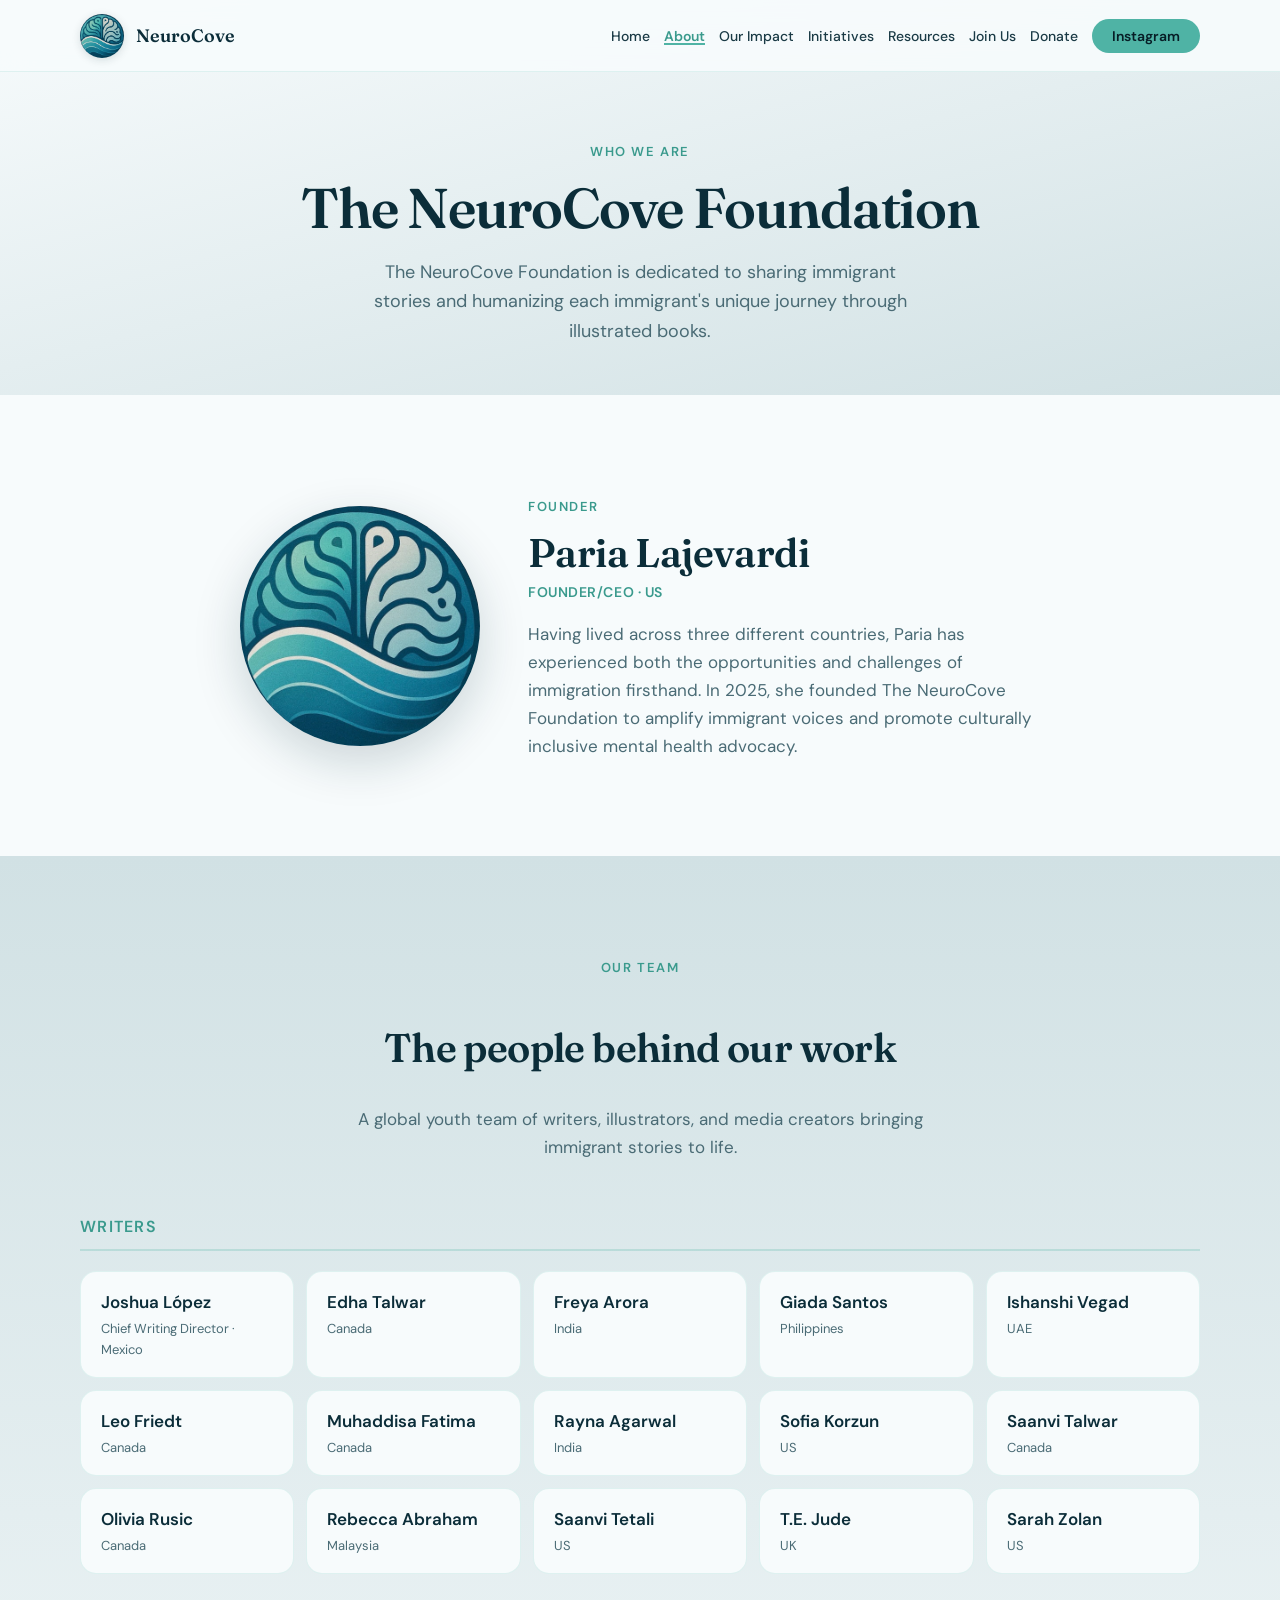
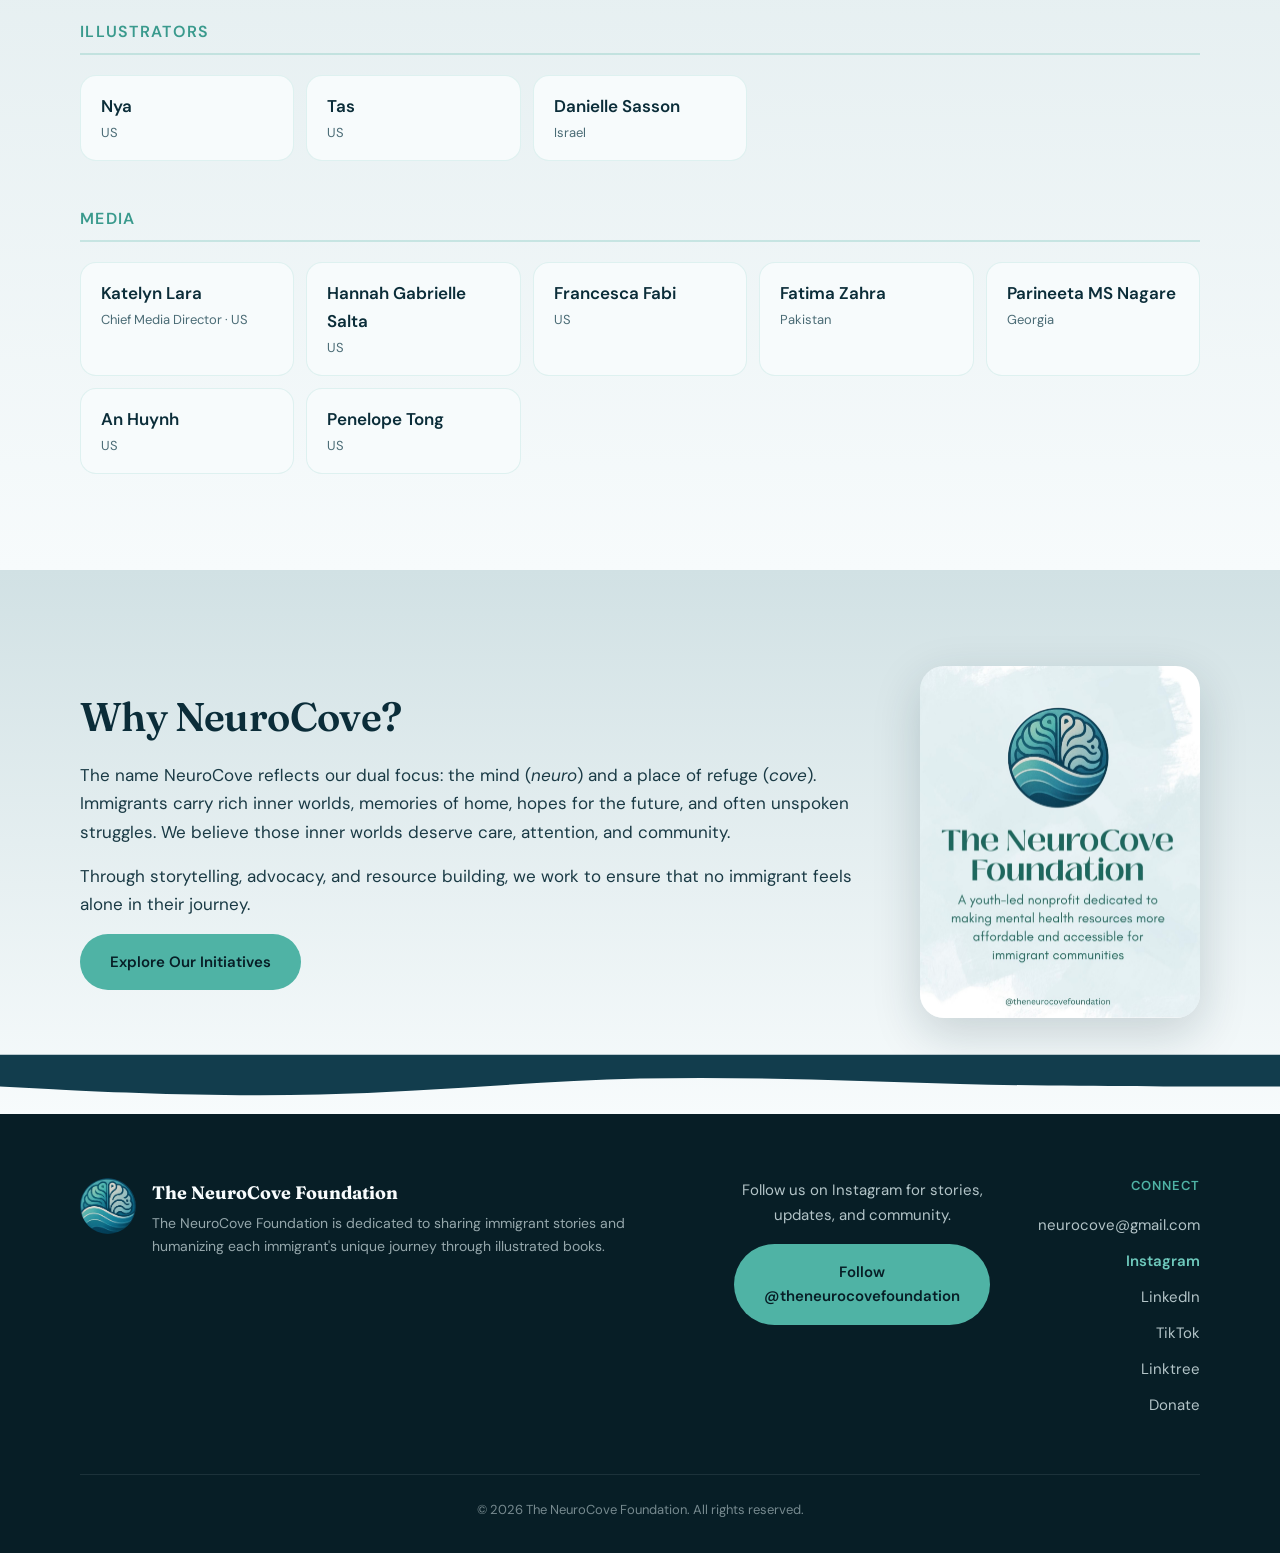
==== commit 1ec28240: "Update about.html" ====
--- a/about.html
+++ b/about.html
@@ -72,18 +72,18 @@
         <div class="team-group">
           <h3 class="team-group-title">Writers</h3>
           <ul class="team-grid">
-            <li class="team-member"><span class="team-name">Joshua</span><span class="team-location">Chief Writing Director &middot; Mexico</span></li>
+            <li class="team-member"><span class="team-name">Joshua López</span><span class="team-location">Chief Writing Director &middot; Mexico</span></li>
             <li class="team-member"><span class="team-name">Edha Talwar</span><span class="team-location">Canada</span></li>
             <li class="team-member"><span class="team-name">Freya Arora</span><span class="team-location">India</span></li>
-            <li class="team-member"><span class="team-name">Giada</span><span class="team-location">Philippines</span></li>
-            <li class="team-member"><span class="team-name">Ishanshi</span><span class="team-location">UAE</span></li>
+            <li class="team-member"><span class="team-name">Giada Santos</span><span class="team-location">Philippines</span></li>
+            <li class="team-member"><span class="team-name">Ishanshi Vegad</span><span class="team-location">UAE</span></li>
             <li class="team-member"><span class="team-name">Leo Friedt</span><span class="team-location">Canada</span></li>
-            <li class="team-member"><span class="team-name">Muhaddisa</span><span class="team-location">Canada</span></li>
+            <li class="team-member"><span class="team-name">Muhaddisa Fatima</span><span class="team-location">Canada</span></li>
             <li class="team-member"><span class="team-name">Rayna Agarwal</span><span class="team-location">India</span></li>
             <li class="team-member"><span class="team-name">Sofia Korzun</span><span class="team-location">US</span></li>
             <li class="team-member"><span class="team-name">Saanvi Talwar</span><span class="team-location">Canada</span></li>
             <li class="team-member"><span class="team-name">Olivia Rusic</span><span class="team-location">Canada</span></li>
-            <li class="team-member"><span class="team-name">Rebecca</span><span class="team-location">Malaysia</span></li>
+            <li class="team-member"><span class="team-name">Rebecca Abraham</span><span class="team-location">Malaysia</span></li>
             <li class="team-member"><span class="team-name">Saanvi Tetali</span><span class="team-location">US</span></li>
             <li class="team-member"><span class="team-name">T.E. Jude</span><span class="team-location">UK</span></li>
             <li class="team-member"><span class="team-name">Sarah Zolan</span><span class="team-location">US</span></li>
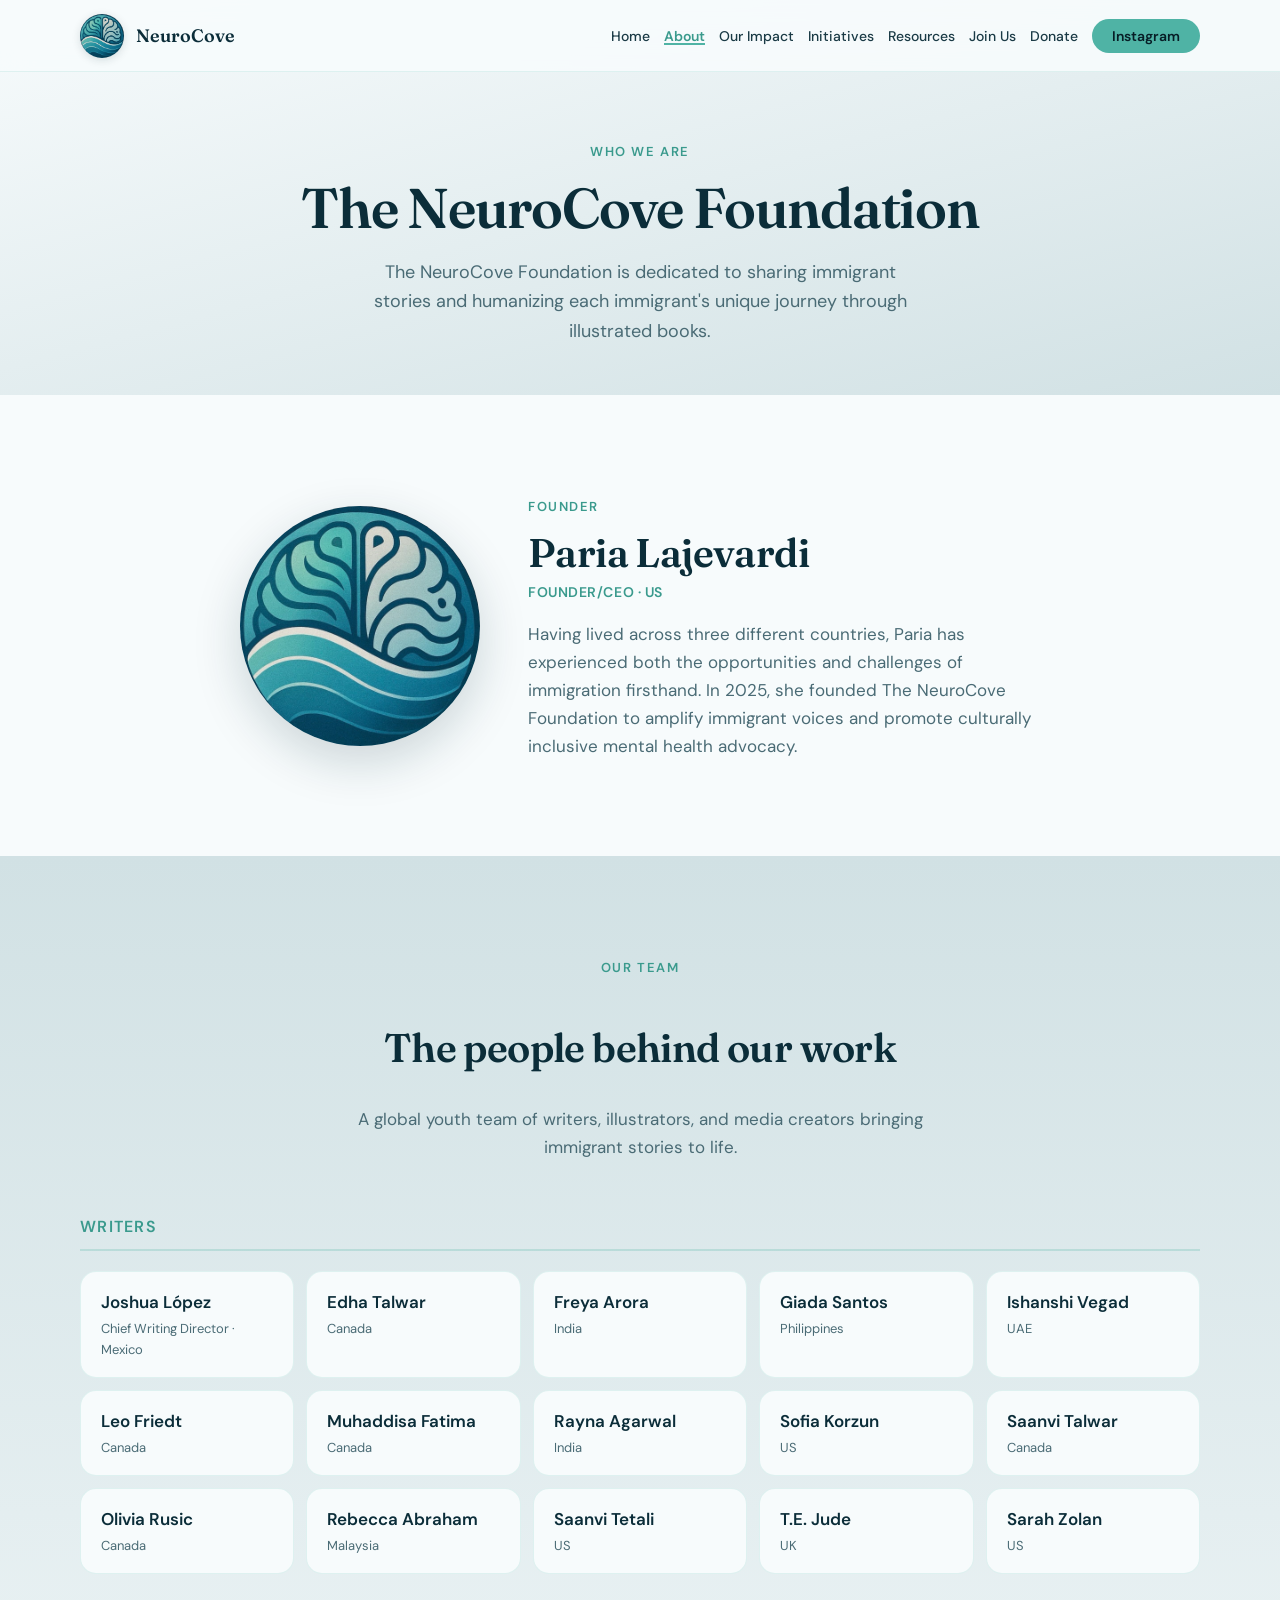
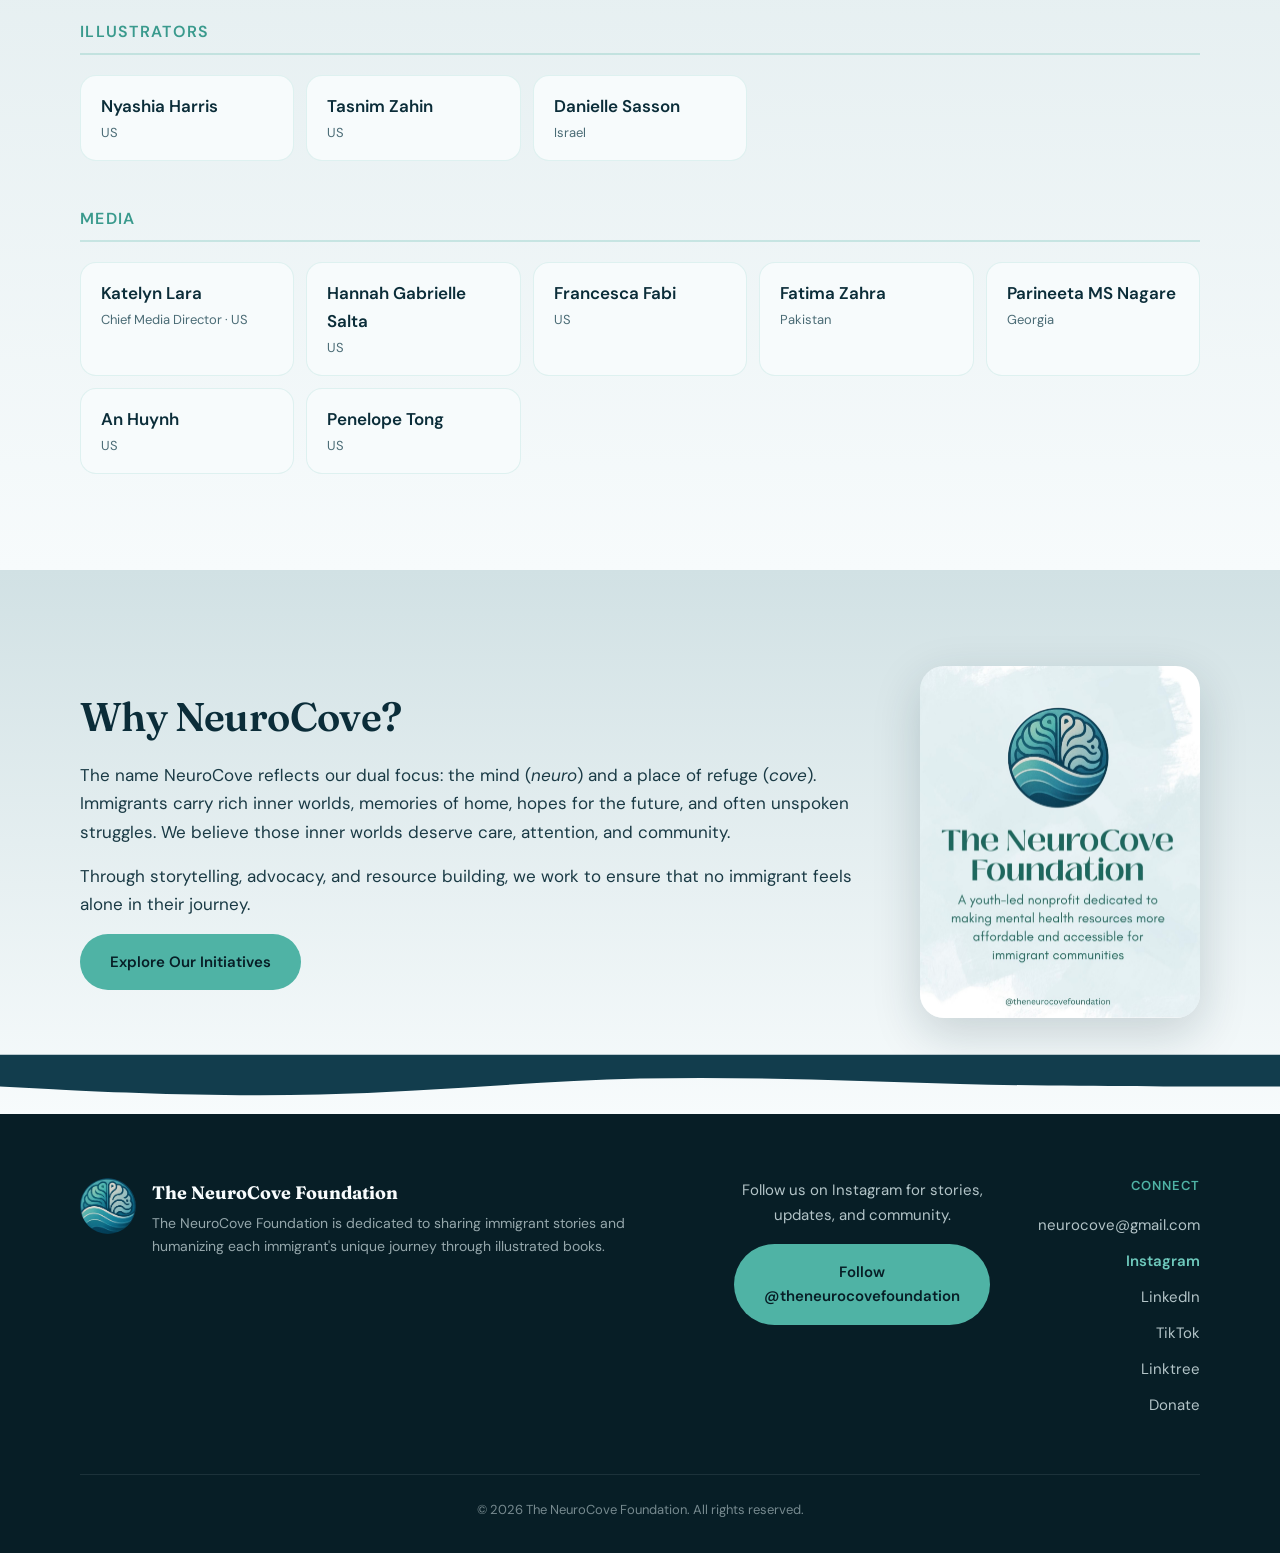
==== commit 7e528af4: "Update about.html" ====
--- a/about.html
+++ b/about.html
@@ -93,8 +93,8 @@
         <div class="team-group">
           <h3 class="team-group-title">Illustrators</h3>
           <ul class="team-grid">
-            <li class="team-member"><span class="team-name">Nya</span><span class="team-location">US</span></li>
-            <li class="team-member"><span class="team-name">Tas</span><span class="team-location">US</span></li>
+            <li class="team-member"><span class="team-name">Nyashia Harris</span><span class="team-location">US</span></li>
+            <li class="team-member"><span class="team-name">Tasnim Zahin</span><span class="team-location">US</span></li>
             <li class="team-member"><span class="team-name">Danielle Sasson</span><span class="team-location">Israel</span></li>
           </ul>
         </div>
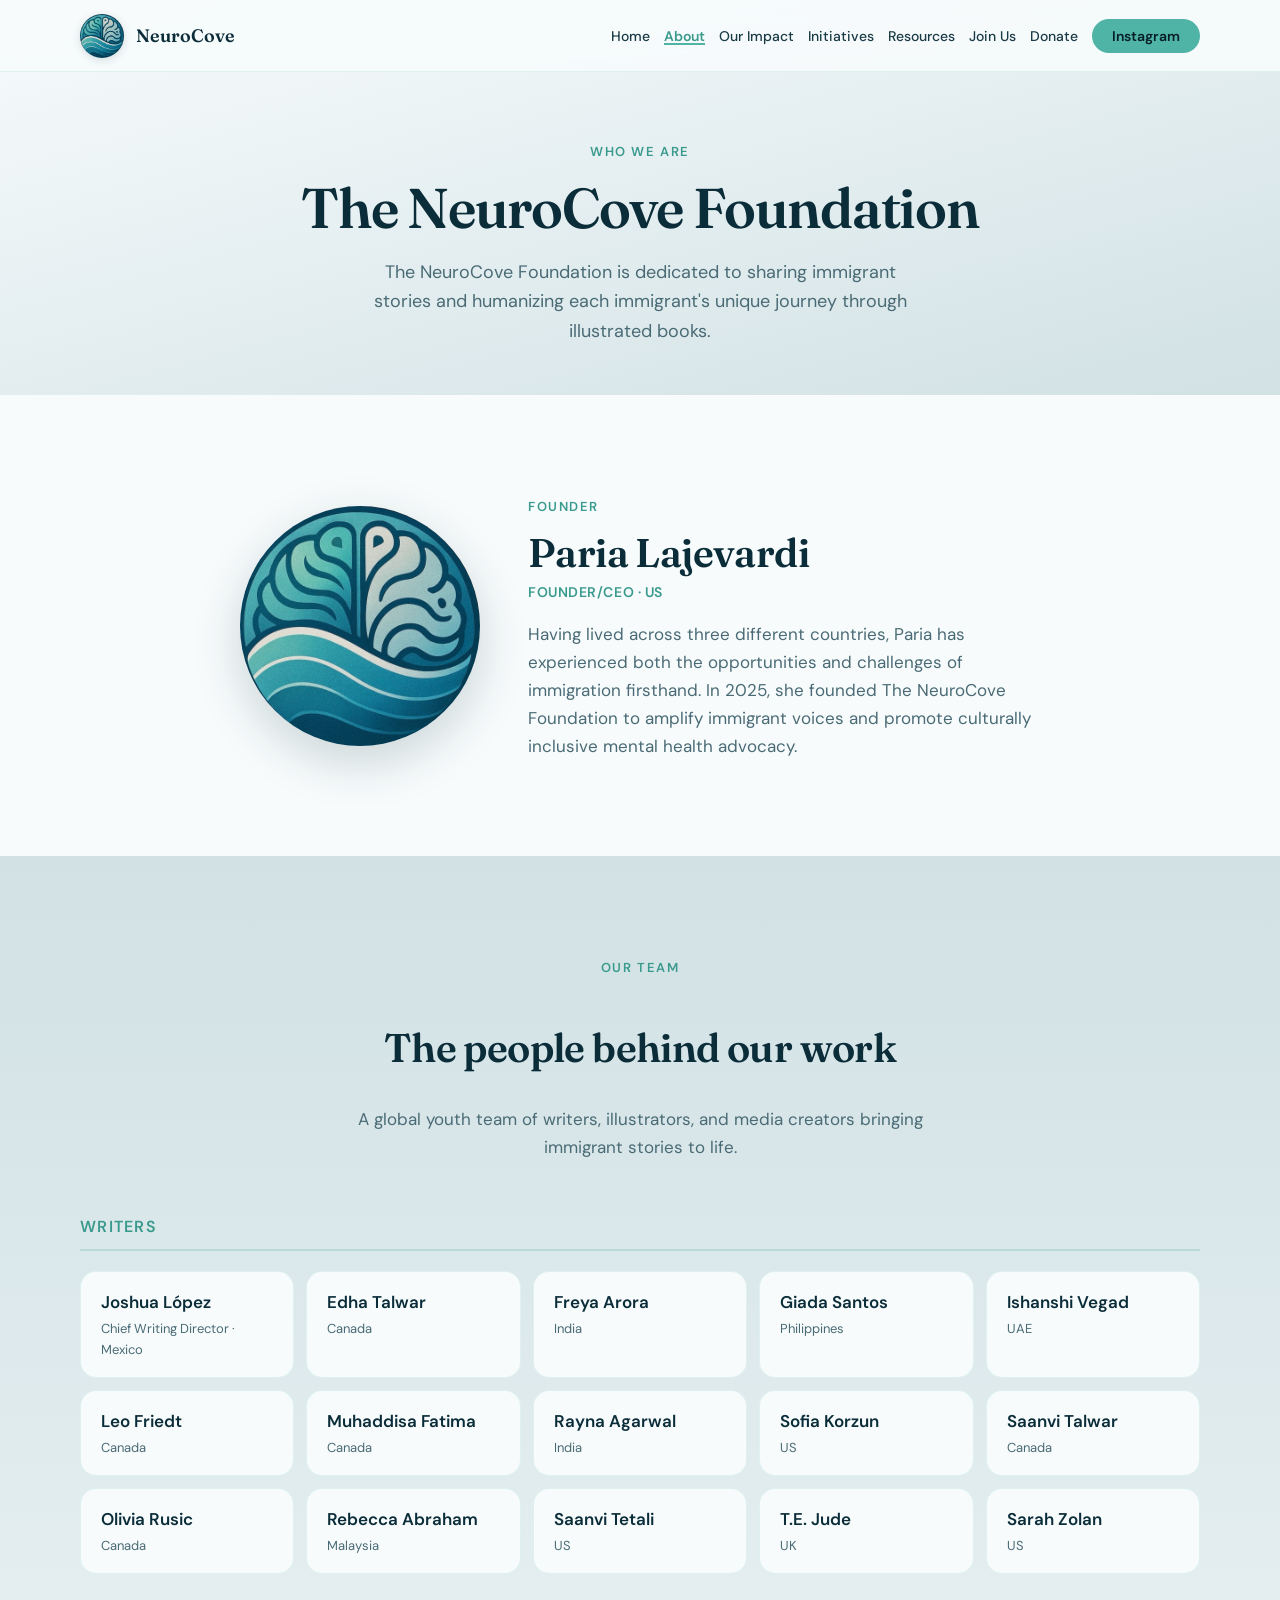
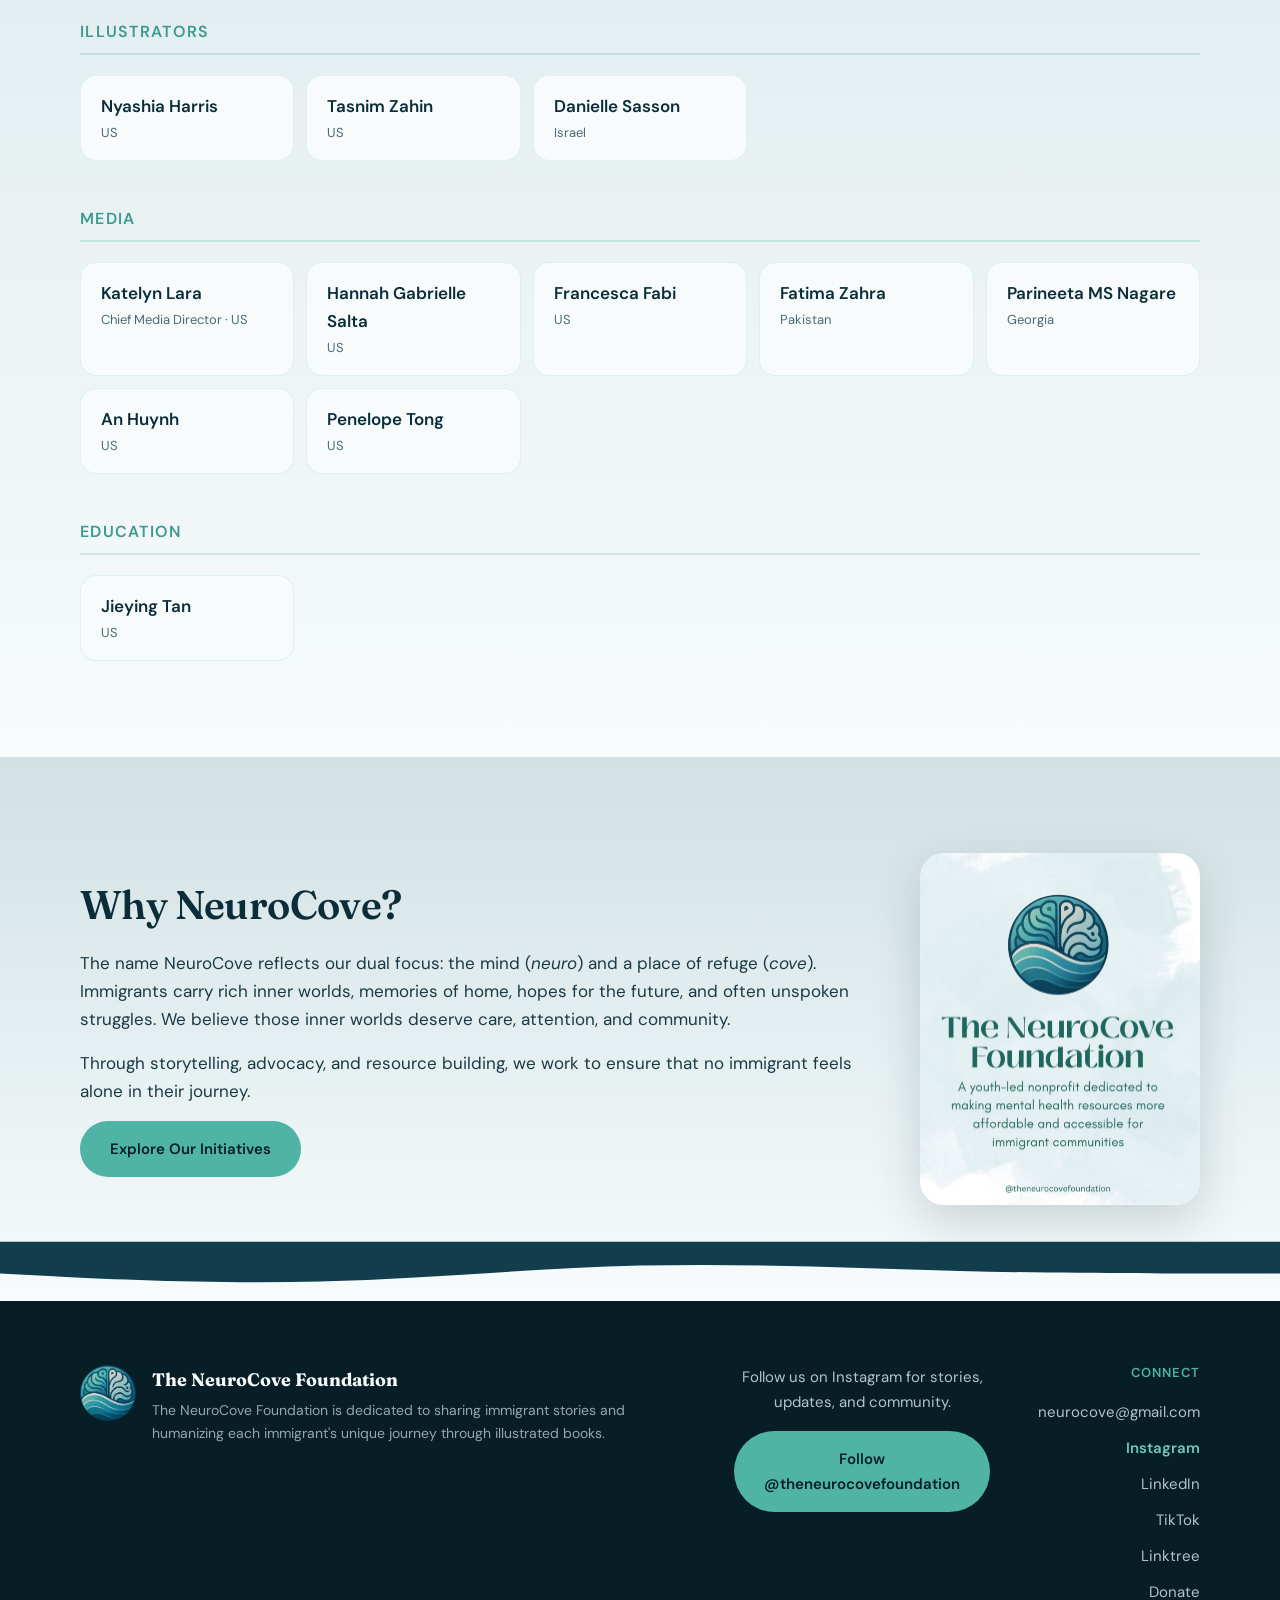
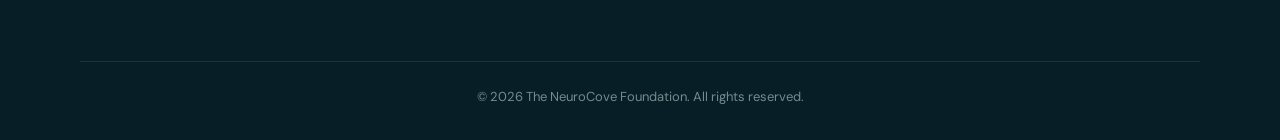
==== commit 025c2913: "Update about.html" ====
--- a/about.html
+++ b/about.html
@@ -111,8 +111,14 @@
             <li class="team-member"><span class="team-name">Penelope Tong</span><span class="team-location">US</span></li>
           </ul>
         </div>
+
+         <div class="team-group">
+          <h3 class="team-group-title">Education</h3>
+          <ul class="team-grid">
+            <li class="team-member"><span class="team-name">Jieying Tan</span><span class="team-location">US</span></li>
       </div>
-    </section>
+    </div>
+  </section>
 
     <section class="section about-extra">
       <div class="container about-extra-inner">
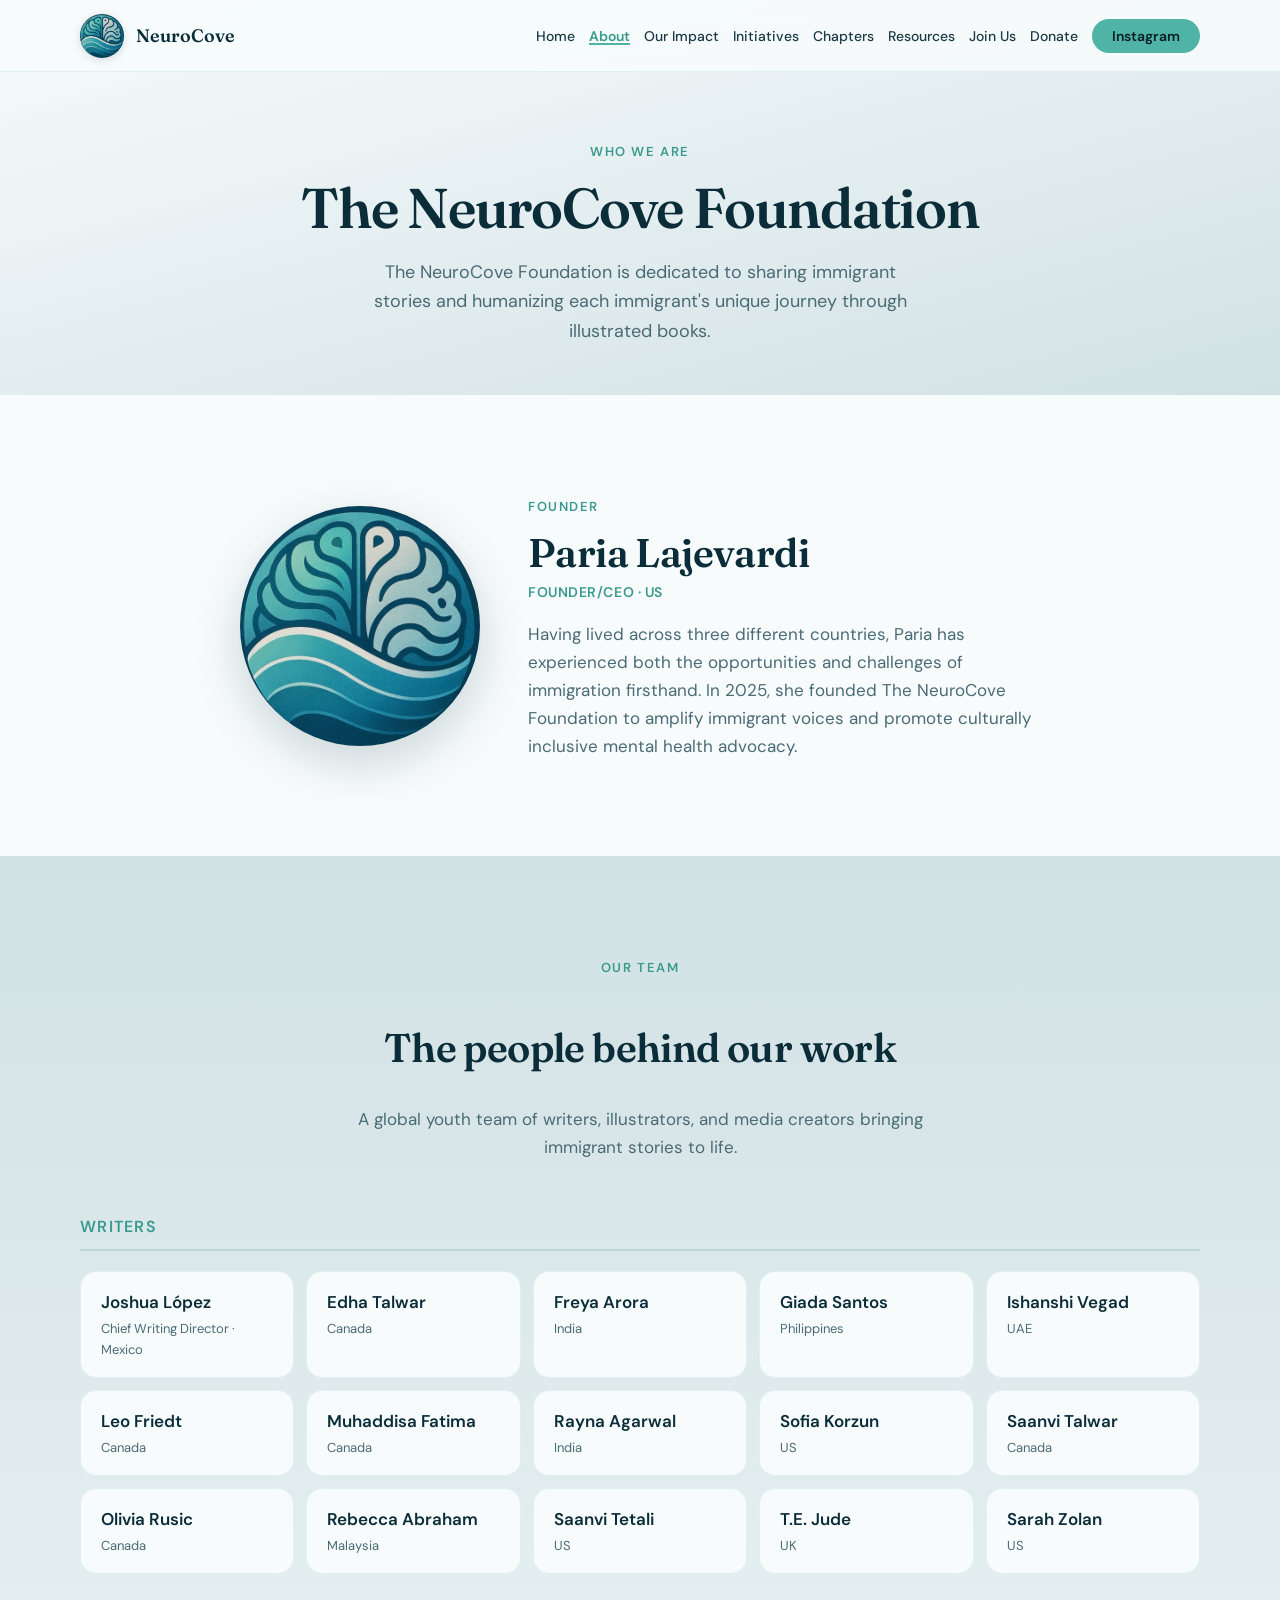
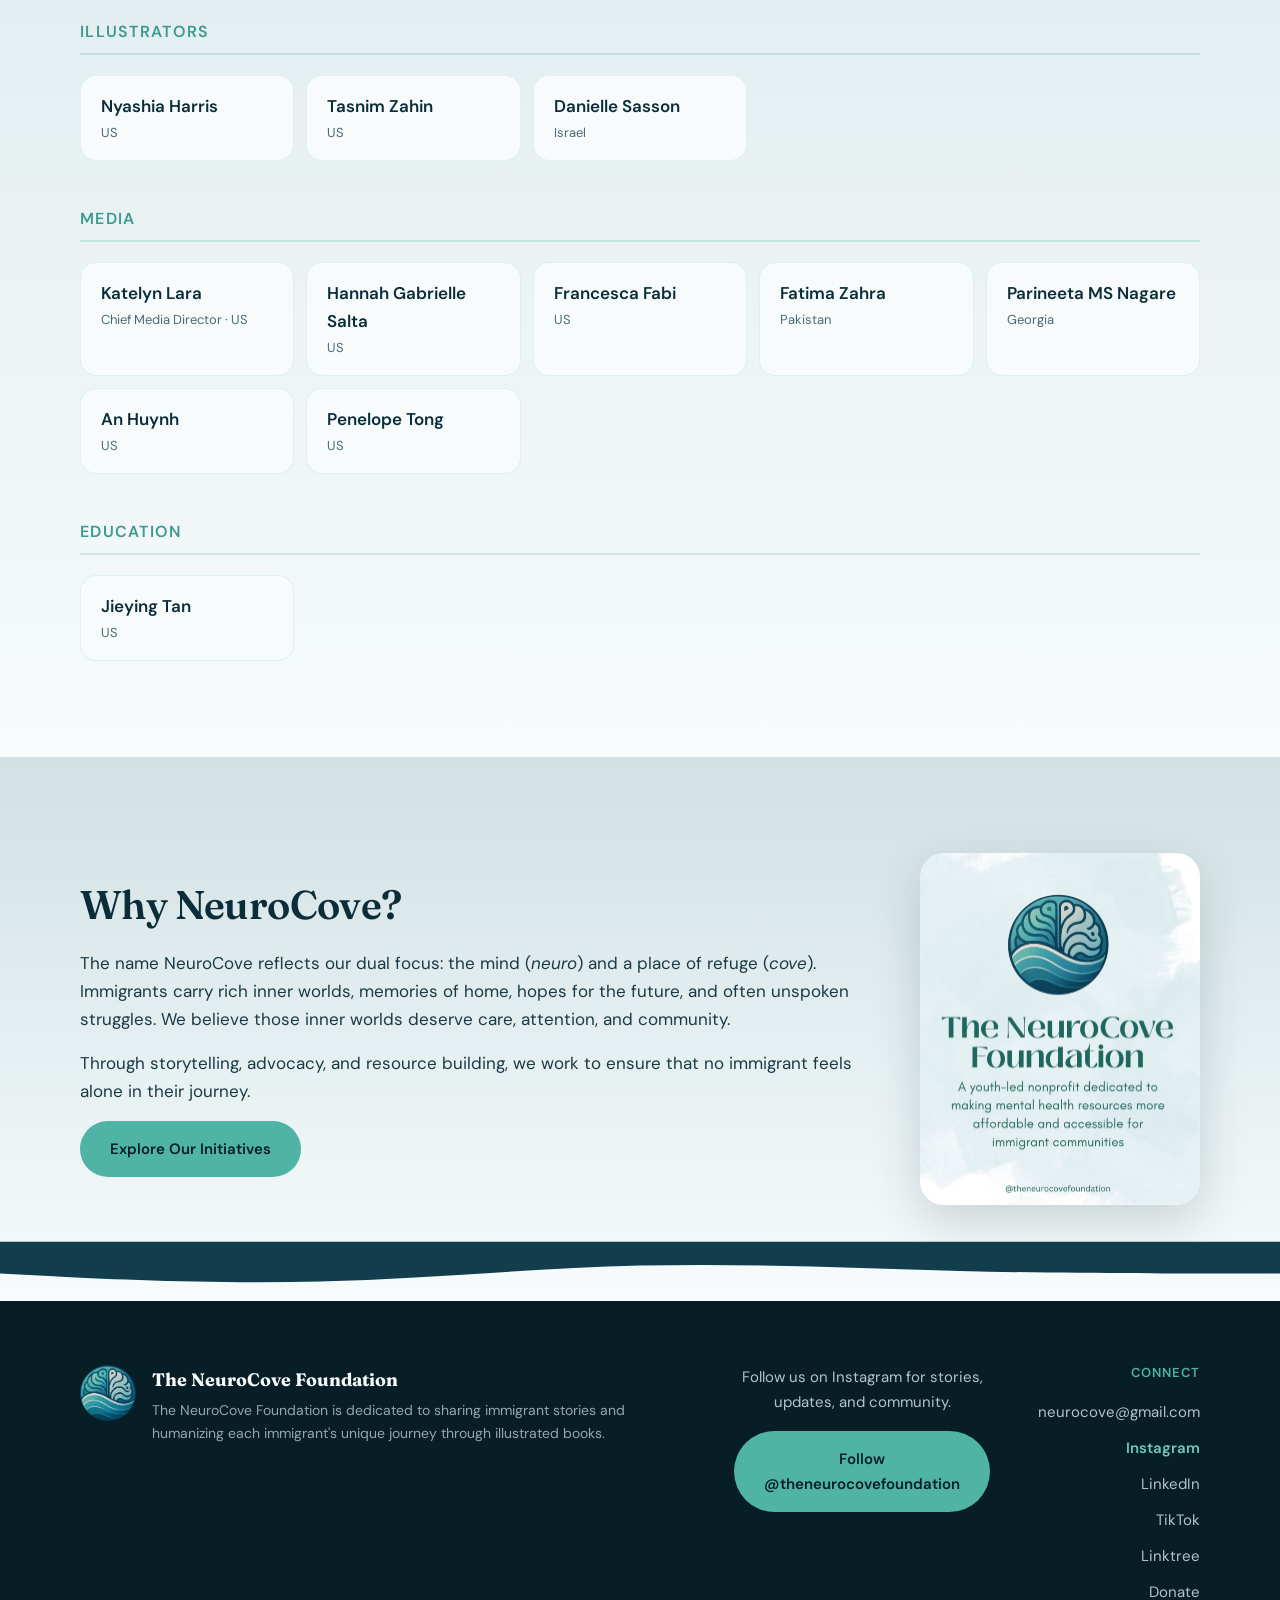
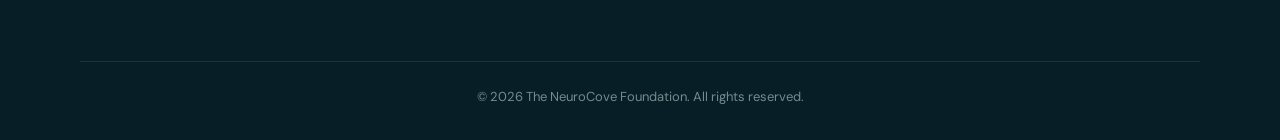
==== commit faac0d80: "Update about.html" ====
--- a/about.html
+++ b/about.html
@@ -30,6 +30,7 @@
         <li><a href="about.html" class="is-active" aria-current="page">About</a></li>
         <li><a href="impact.html">Our Impact</a></li>
         <li><a href="initiatives.html">Initiatives</a></li>
+        <li><a href="chapters.html">Chapters</a></li>
         <li><a href="resources.html">Resources</a></li>
         <li><a href="https://linktr.ee/neurocove" target="_blank" rel="noopener noreferrer">Join Us</a></li>
         <li><a href="https://hcb.hackclub.com/donations/start/neurocove" target="_blank" rel="noopener noreferrer">Donate</a></li>
